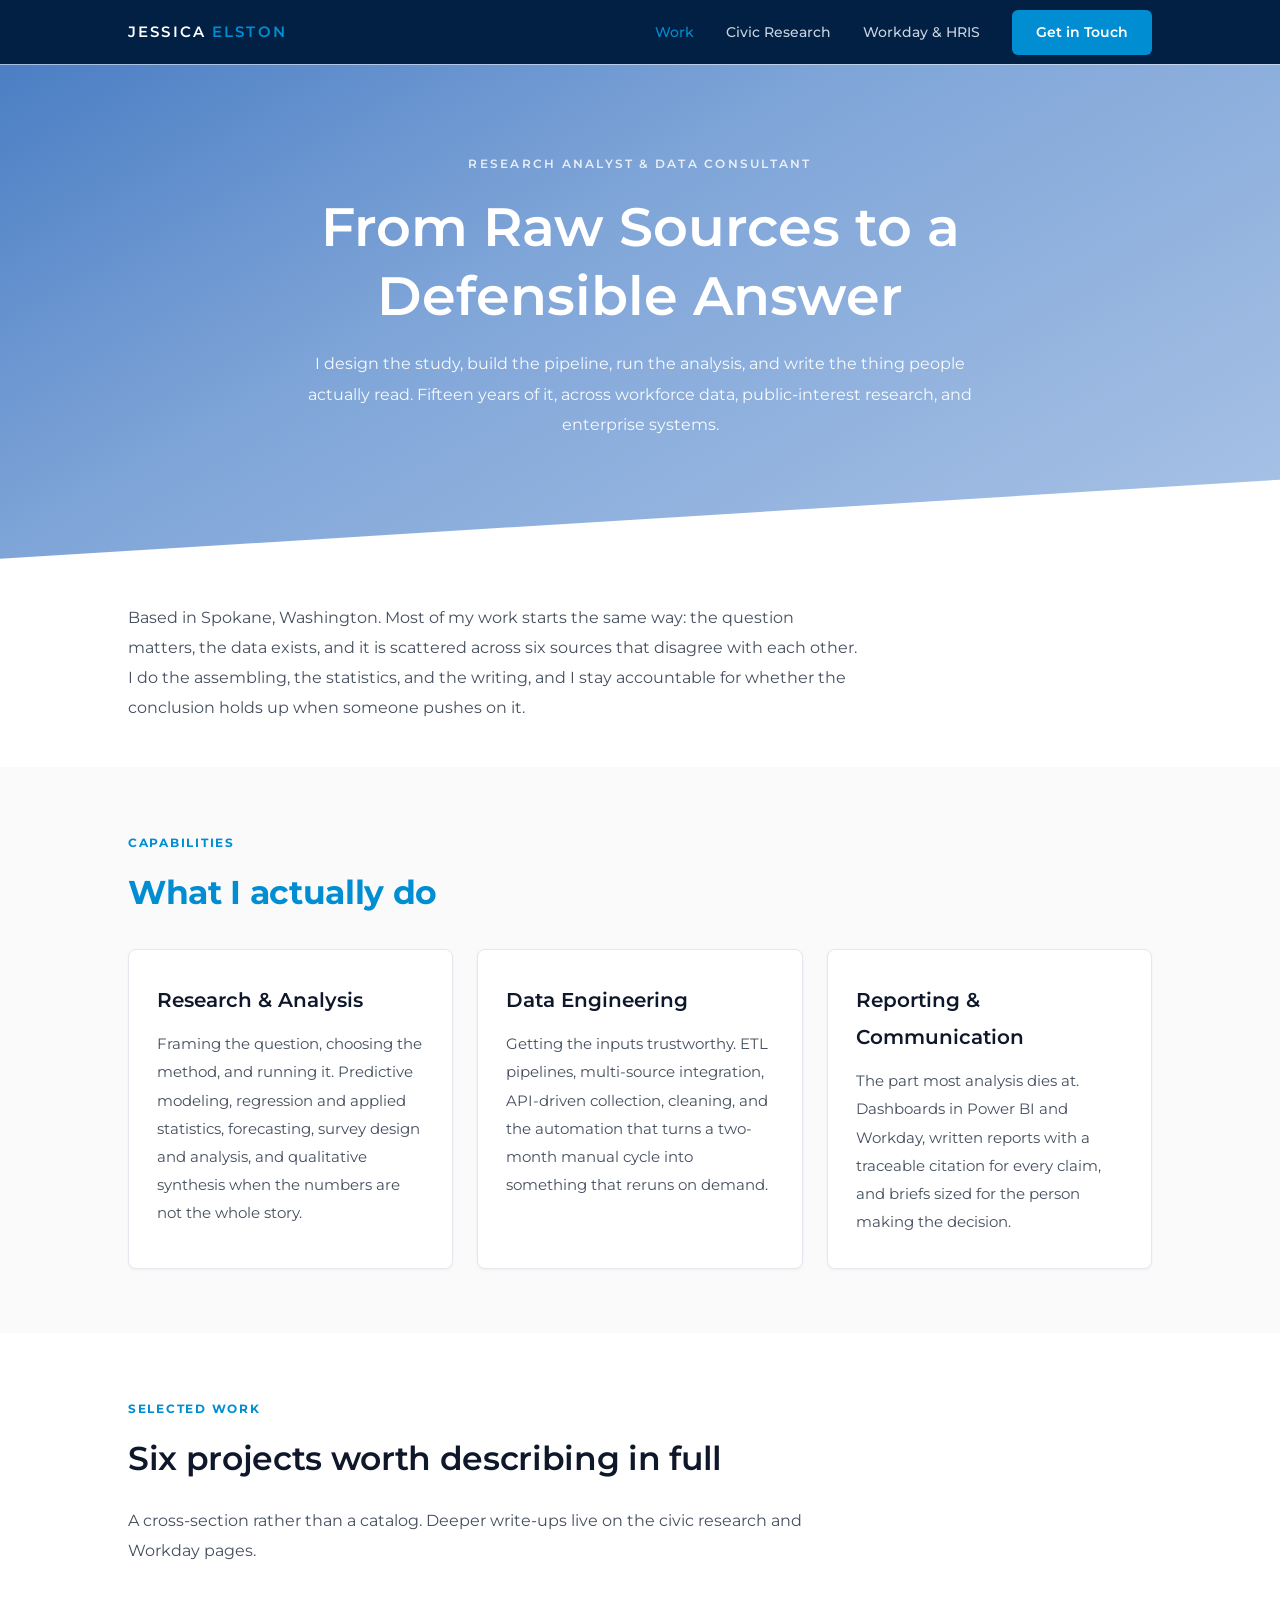
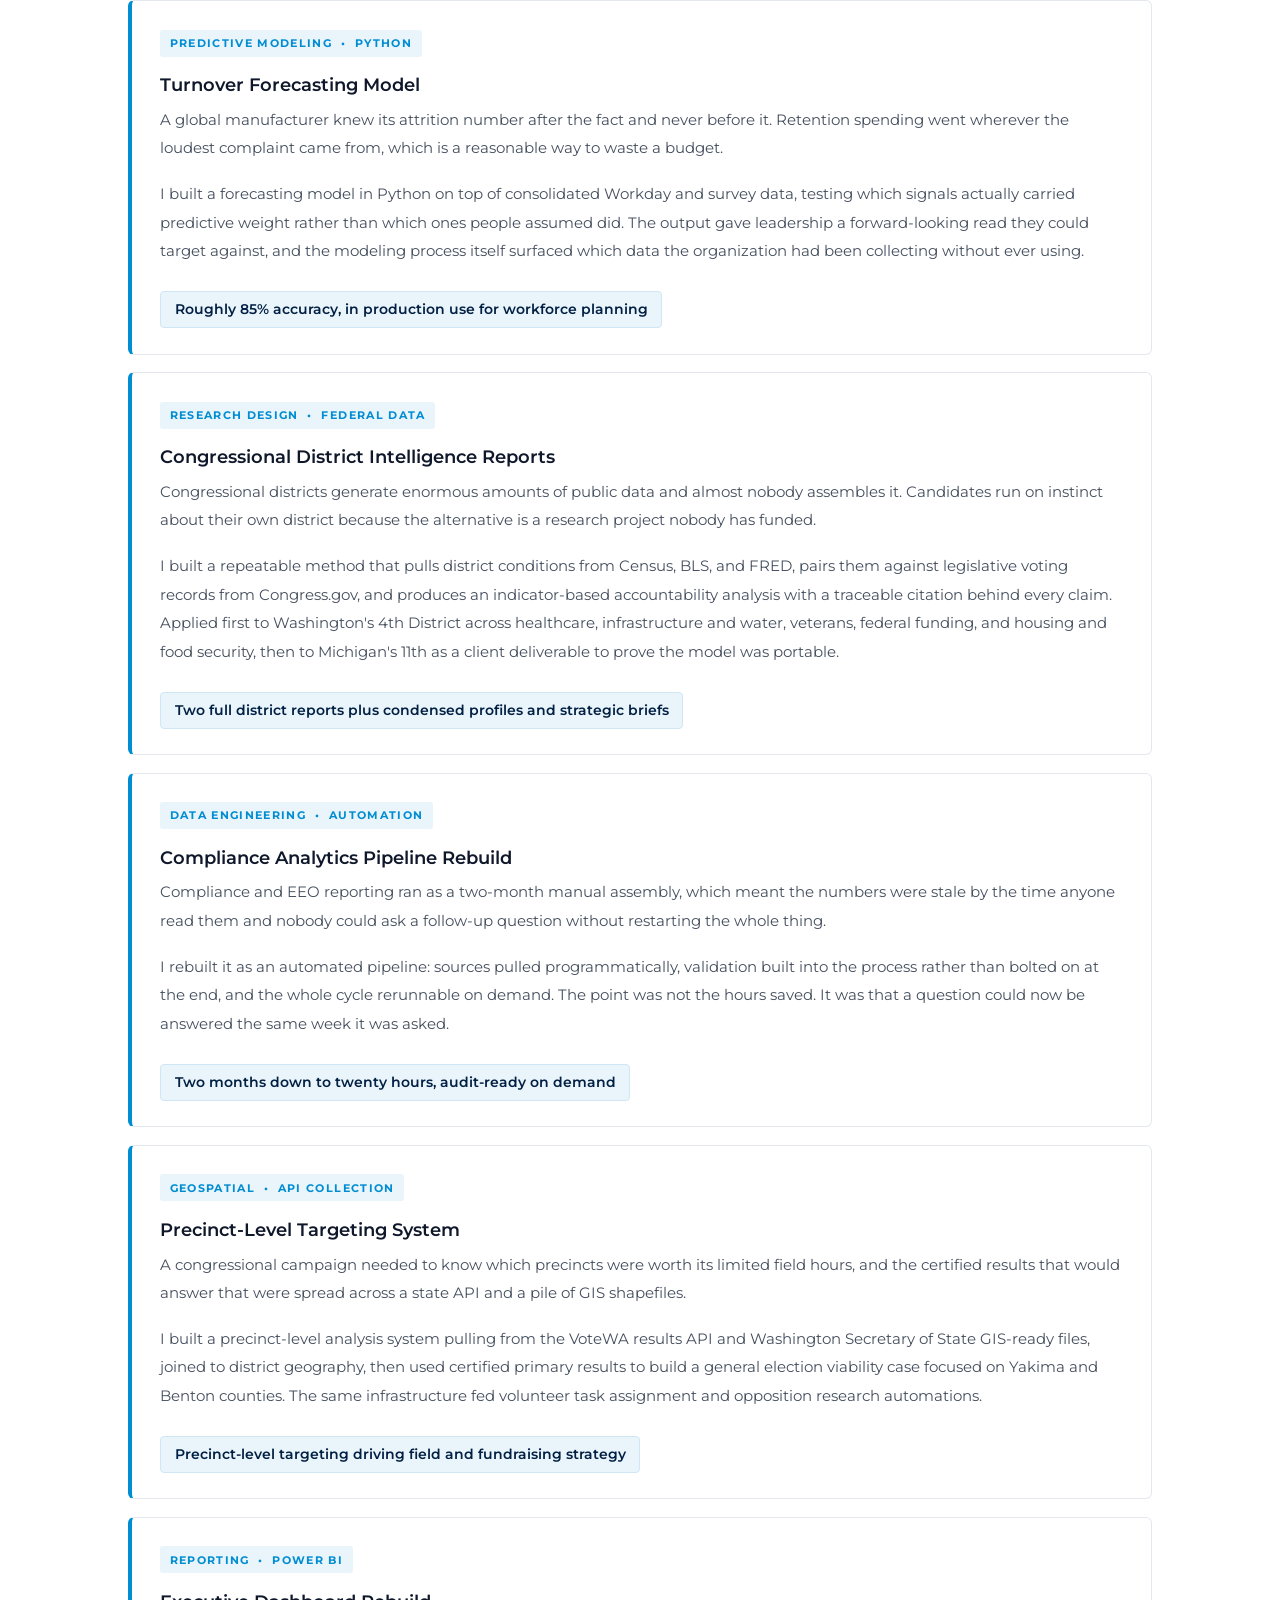
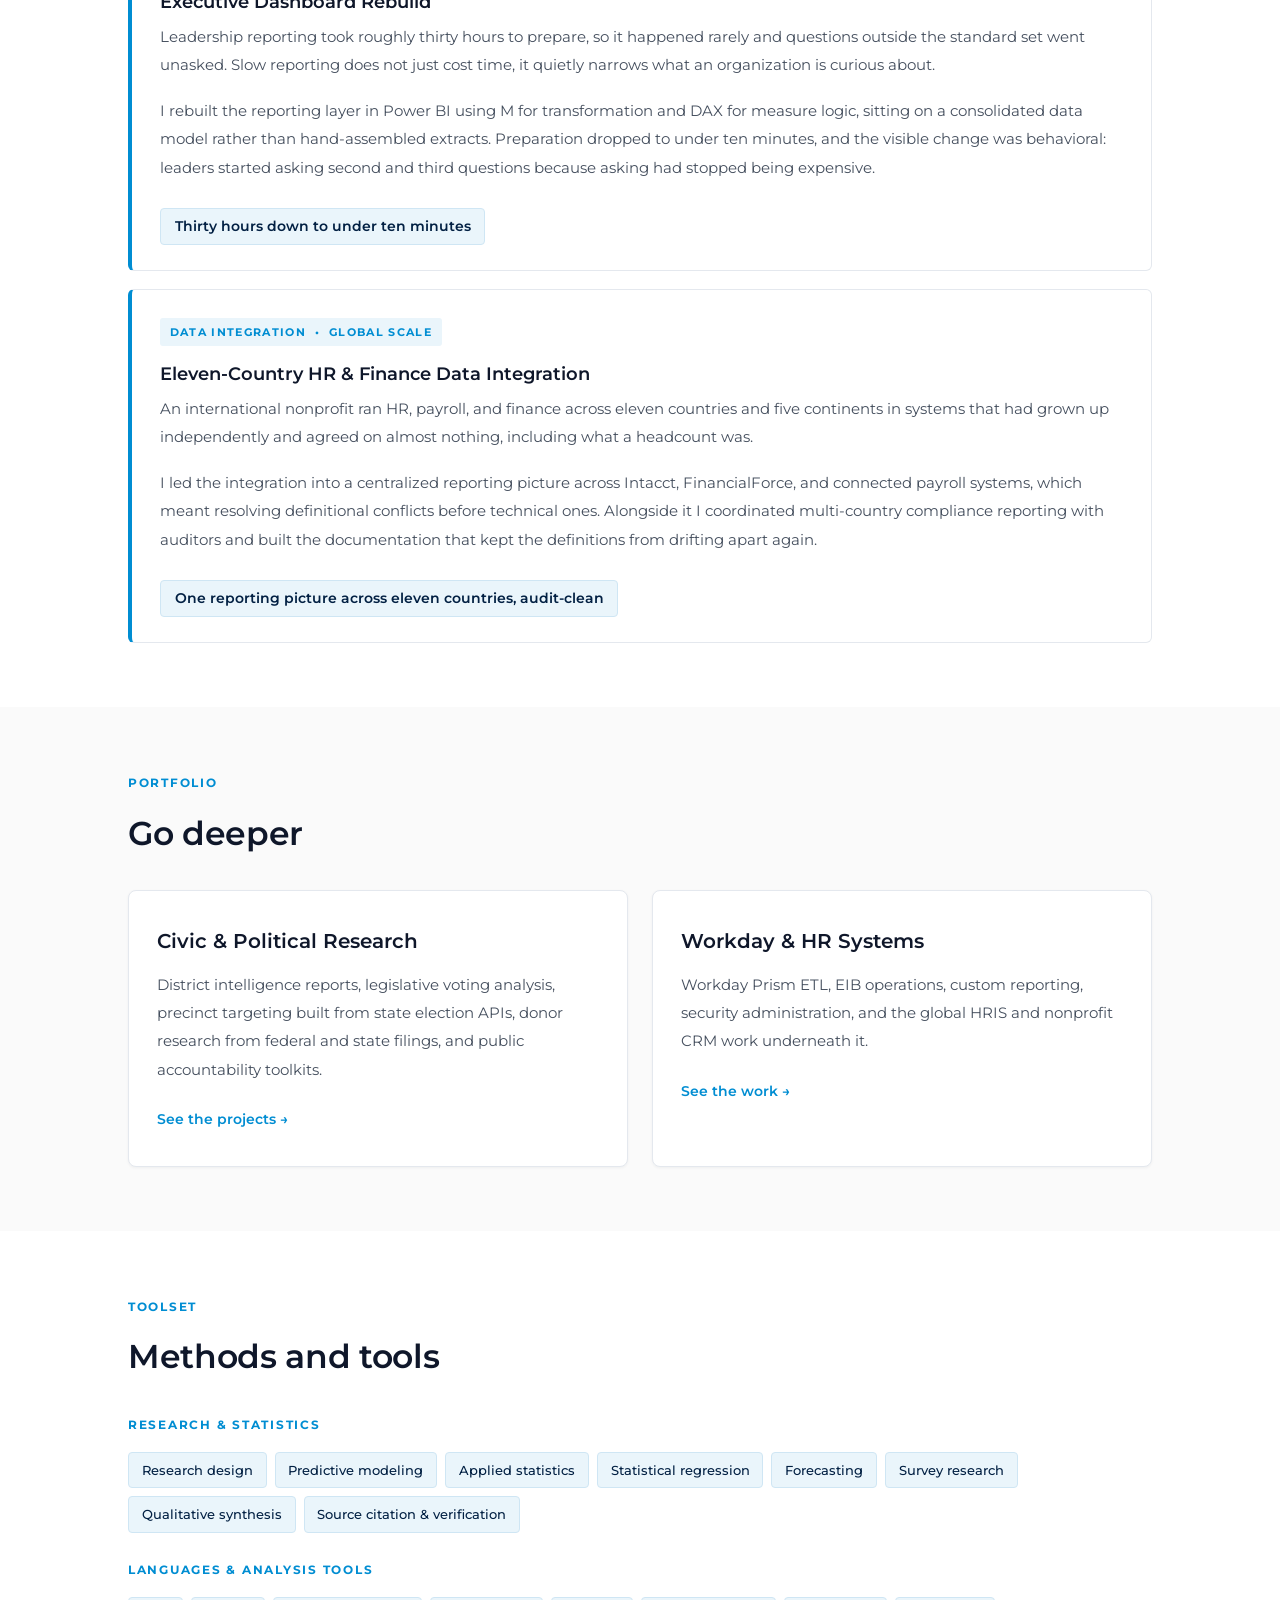
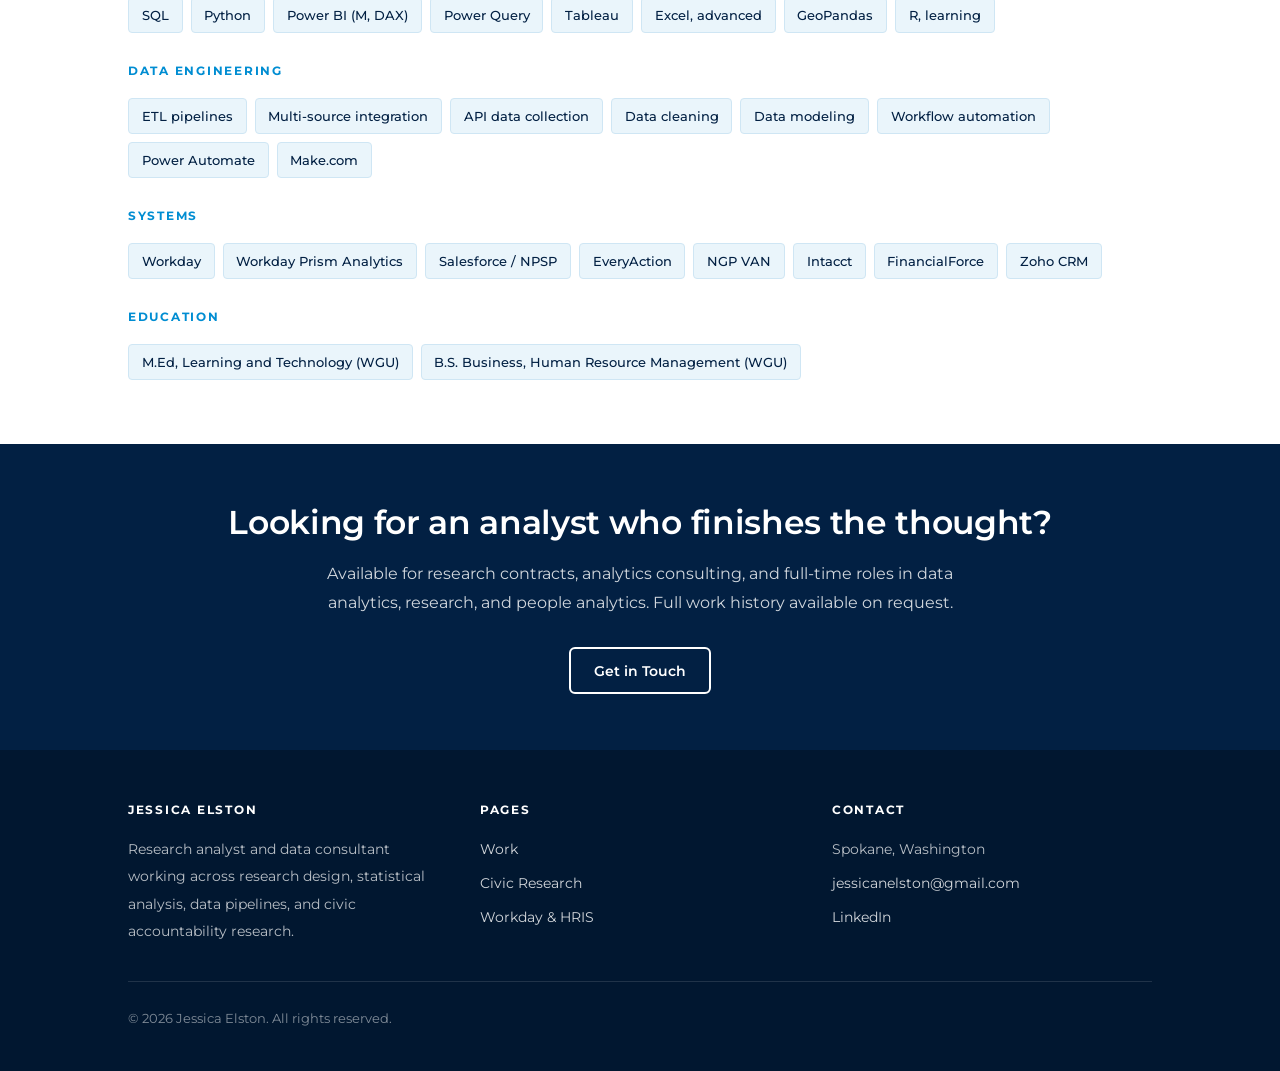
==== index.html @ 323f508a "Add files via upload" ====
<!doctype html>
<html lang="en">
<head>
<meta charset="utf-8">
<meta name="viewport" content="width=device-width, initial-scale=1">
<title>Jessica Elston | Research &amp; Data Analytics</title>
<meta name="description" content="Jessica Elston is a research analyst and data consultant in Spokane, Washington, working across workforce analytics, HRIS systems, and civic accountability research.">
<link rel="preconnect" href="https://fonts.googleapis.com">
<link rel="preconnect" href="https://fonts.gstatic.com" crossorigin>
<link href="https://fonts.googleapis.com/css2?family=Montserrat:wght@300;400;500;600;700&display=swap" rel="stylesheet">
<style>
:root {
  --navy: #022043;
  --navy-deep: #011730;
  --ink: #0f172a;
  --blue: #008dd2;
  --blue-dark: #0071ab;
  --blue-pale: #eaf5fb;
  --grey: #454f5e;
  --offwhite: #fafafa;
  --line: #e4e8ee;
  --white: #ffffff;
  --wrap: 68rem;
  --narrow: 52rem;
}

* { box-sizing: border-box; }

html { scroll-behavior: smooth; }

body {
  margin: 0;
  background: var(--white);
  color: var(--ink);
  font-family: Montserrat, -apple-system, "Segoe UI", sans-serif;
  font-size: 16px;
  font-weight: 400;
  line-height: 1.85;
  -webkit-font-smoothing: antialiased;
}

.wrap { max-width: var(--wrap); margin: 0 auto; padding: 0 2rem; }
.wrap.narrow { max-width: var(--narrow); }

/* ---------- nav ---------- */
.nav {
  background: var(--navy);
  position: sticky;
  top: 0;
  z-index: 50;
}

.nav .wrap {
  display: flex;
  align-items: center;
  gap: 2rem;
  min-height: 64px;
  flex-wrap: wrap;
  padding-top: 0.6rem;
  padding-bottom: 0.6rem;
}

.brand {
  color: var(--white);
  text-decoration: none;
  font-weight: 600;
  font-size: 0.95rem;
  letter-spacing: 0.14em;
  text-transform: uppercase;
  margin-right: auto;
  white-space: nowrap;
}

.brand span { color: var(--blue); }

.nav a.link {
  color: #c9d4e2;
  text-decoration: none;
  font-size: 0.88rem;
  font-weight: 500;
  white-space: nowrap;
  transition: color 0.15s;
}

.nav a.link:hover { color: var(--white); }
.nav a.link[aria-current="page"] { color: var(--blue); }

.btn {
  display: inline-block;
  background: var(--blue);
  color: var(--white);
  text-decoration: none;
  font-size: 0.88rem;
  font-weight: 600;
  padding: 0.6rem 1.5rem;
  border-radius: 6px;
  transition: background 0.15s;
  white-space: nowrap;
}

.btn:hover { background: var(--blue-dark); }

.btn.ghost {
  background: transparent;
  border: 2px solid var(--white);
  padding: 0.55rem 1.45rem;
}

.btn.ghost:hover { background: var(--white); color: var(--navy); }

/* ---------- hero ---------- */
.hero {
  background: linear-gradient(150deg, #4b7ec4 0%, #7fa5d8 40%, #a9c3e6 100%);
  color: var(--white);
  text-align: center;
  padding: 5.5rem 0 7.5rem;
  clip-path: polygon(0 0, 100% 0, 100% 84%, 0 100%);
  margin-bottom: -1px;
}

.hero h1 {
  font-size: clamp(2.1rem, 5.2vw, 3.4rem);
  font-weight: 600;
  line-height: 1.28;
  margin: 0 auto 1.1rem;
  max-width: 22ch;
}

.hero .sub {
  font-size: 1.02rem;
  font-weight: 400;
  max-width: 44rem;
  margin: 0 auto;
  color: rgba(255, 255, 255, 0.94);
}

.hero .eyebrow {
  font-size: 0.78rem;
  font-weight: 600;
  letter-spacing: 0.18em;
  text-transform: uppercase;
  color: rgba(255, 255, 255, 0.82);
  margin: 0 0 1rem;
}

/* ---------- sections ---------- */
section { padding: 4rem 0; }
section.alt { background: var(--offwhite); }
section.tight { padding: 2.75rem 0; }

.intro {
  font-size: 1.02rem;
  color: var(--grey);
  max-width: 46rem;
  margin: 0 0 0.5rem;
}

h2 {
  font-size: clamp(1.5rem, 3.4vw, 2.05rem);
  font-weight: 600;
  line-height: 1.35;
  color: var(--ink);
  margin: 0 0 1.6rem;
  letter-spacing: -0.01em;
}

h2.blue { color: var(--blue); font-weight: 700; }

h3 {
  font-size: 1.12rem;
  font-weight: 600;
  color: var(--ink);
  margin: 0 0 0.3rem;
}

h4 {
  font-size: 0.78rem;
  font-weight: 700;
  letter-spacing: 0.14em;
  text-transform: uppercase;
  color: var(--blue);
  margin: 0 0 1rem;
}

p { margin: 0 0 1.1rem; color: var(--grey); }
p:last-child { margin-bottom: 0; }

.section-head { margin-bottom: 2.2rem; }
.section-head p { max-width: 46rem; margin-bottom: 0; }

/* ---------- metrics ---------- */
.metrics {
  display: grid;
  grid-template-columns: repeat(auto-fit, minmax(12rem, 1fr));
  gap: 1.25rem;
}

.metric {
  background: var(--white);
  border: 1px solid var(--line);
  border-top: 3px solid var(--blue);
  border-radius: 6px;
  padding: 1.5rem 1.3rem;
}

.metric .num {
  display: block;
  font-size: 1.5rem;
  font-weight: 700;
  color: var(--navy);
  line-height: 1.25;
  letter-spacing: -0.02em;
}

.metric .cap {
  display: block;
  font-size: 0.85rem;
  line-height: 1.6;
  color: var(--grey);
  margin-top: 0.55rem;
}

/* ---------- cards ---------- */
.cards {
  display: grid;
  grid-template-columns: repeat(auto-fit, minmax(17rem, 1fr));
  gap: 1.5rem;
}

.card {
  background: var(--white);
  border: 1px solid var(--line);
  border-radius: 8px;
  padding: 2rem 1.75rem;
  box-shadow: 0 1px 3px rgba(2, 32, 67, 0.05);
  transition: box-shadow 0.18s, transform 0.18s;
}

.card:hover {
  box-shadow: 0 10px 28px rgba(2, 32, 67, 0.1);
  transform: translateY(-2px);
}

.card h3 { font-size: 1.25rem; margin-bottom: 0.7rem; }
.card p { font-size: 0.95rem; }

.card .go {
  display: inline-block;
  color: var(--blue);
  font-weight: 600;
  font-size: 0.9rem;
  text-decoration: none;
  margin-top: 0.3rem;
}

.card .go:hover { text-decoration: underline; }

/* ---------- roles / entries ---------- */
.entry {
  background: var(--white);
  border: 1px solid var(--line);
  border-left: 4px solid var(--blue);
  border-radius: 6px;
  padding: 1.6rem 1.75rem;
  margin-bottom: 1.1rem;
}

.entry:last-child { margin-bottom: 0; }

.entry .meta {
  font-size: 0.84rem;
  font-weight: 500;
  color: var(--blue);
  margin-bottom: 0.85rem;
}

.entry .tag {
  display: inline-block;
  font-size: 0.7rem;
  font-weight: 700;
  letter-spacing: 0.12em;
  text-transform: uppercase;
  color: var(--blue);
  background: var(--blue-pale);
  border-radius: 3px;
  padding: 0.2rem 0.6rem;
  margin-bottom: 0.7rem;
}

.entry p { font-size: 0.96rem; }

ul.bullets { margin: 0; padding-left: 1.15rem; }
ul.bullets li { margin-bottom: 0.55rem; color: var(--grey); font-size: 0.96rem; }
ul.bullets li:last-child { margin-bottom: 0; }


.result {
  display: inline-block;
  font-size: 0.86rem;
  font-weight: 600;
  color: var(--navy);
  background: var(--blue-pale);
  border: 1px solid #cfe6f4;
  border-radius: 4px;
  padding: 0.45rem 0.85rem;
  margin-top: 0.5rem;
  line-height: 1.5;
}

/* ---------- chips ---------- */
.chips { display: flex; flex-wrap: wrap; gap: 0.5rem; }

.chip {
  font-size: 0.83rem;
  font-weight: 500;
  color: var(--navy);
  background: var(--blue-pale);
  border: 1px solid #cfe6f4;
  border-radius: 4px;
  padding: 0.3rem 0.8rem;
}

.skillgroup { margin-bottom: 1.6rem; }
.skillgroup:last-child { margin-bottom: 0; }

/* ---------- cta band ---------- */
.band {
  background: var(--navy);
  color: var(--white);
  padding: 3.5rem 0;
  text-align: center;
}

.band h2 { color: var(--white); margin-bottom: 0.9rem; }
.band p { color: rgba(255, 255, 255, 0.82); max-width: 40rem; margin: 0 auto 1.8rem; }

/* ---------- footer ---------- */
footer {
  background: var(--navy-deep);
  color: rgba(255, 255, 255, 0.72);
  padding: 3rem 0 2.5rem;
  font-size: 0.9rem;
}

footer .cols {
  display: grid;
  grid-template-columns: repeat(auto-fit, minmax(13rem, 1fr));
  gap: 2rem;
  margin-bottom: 2.25rem;
}

footer h4 { color: var(--white); margin-bottom: 0.9rem; }
footer p { color: rgba(255, 255, 255, 0.72); font-size: 0.9rem; line-height: 1.9; }
footer a { color: rgba(255, 255, 255, 0.82); text-decoration: none; }
footer a:hover { color: var(--blue); }
footer ul { list-style: none; margin: 0; padding: 0; }
footer li { margin-bottom: 0.45rem; }

.legal {
  border-top: 1px solid rgba(255, 255, 255, 0.12);
  padding-top: 1.5rem;
  font-size: 0.83rem;
  color: rgba(255, 255, 255, 0.5);
}

@media (max-width: 640px) {
  .wrap { padding: 0 1.25rem; }
  .hero { padding: 3.5rem 0 5.5rem; clip-path: polygon(0 0, 100% 0, 100% 92%, 0 100%); }
  section { padding: 3rem 0; }
  .nav .wrap { gap: 1rem; }
  .brand { width: 100%; margin-bottom: 0.3rem; }
}

</style>
</head>
<body>

<div class="nav">
  <div class="wrap">
    <a class="brand" href="index.html">JESSICA <span>ELSTON</span></a>
    <a class="link" href="index.html" aria-current="page">Work</a>
    <a class="link" href="civic.html">Civic Research</a>
    <a class="link" href="workday.html">Workday &amp; HRIS</a>
    <a class="btn" href="mailto:jessicanelston@gmail.com">Get in Touch</a>
  </div>
</div>

<div class="hero">
  <div class="wrap">
    <p class="eyebrow">Research Analyst &amp; Data Consultant</p>
    <h1>From Raw Sources to a Defensible Answer</h1>
    <p class="sub">I design the study, build the pipeline, run the analysis, and write the thing people actually read. Fifteen years of it, across workforce data, public-interest research, and enterprise systems.</p>
  </div>
</div>

<section class="tight">
  <div class="wrap">
    <p class="intro">Based in Spokane, Washington. Most of my work starts the same way: the question matters, the data exists, and it is scattered across six sources that disagree with each other. I do the assembling, the statistics, and the writing, and I stay accountable for whether the conclusion holds up when someone pushes on it.</p>
  </div>
</section>

<section class="alt">
  <div class="wrap">
    <div class="section-head">
      <h4>Capabilities</h4>
      <h2 class="blue">What I actually do</h2>
    </div>
    <div class="cards">
      <div class="card">
        <h3>Research &amp; Analysis</h3>
        <p>Framing the question, choosing the method, and running it. Predictive modeling, regression and applied statistics, forecasting, survey design and analysis, and qualitative synthesis when the numbers are not the whole story.</p>
      </div>
      <div class="card">
        <h3>Data Engineering</h3>
        <p>Getting the inputs trustworthy. ETL pipelines, multi-source integration, API-driven collection, cleaning, and the automation that turns a two-month manual cycle into something that reruns on demand.</p>
      </div>
      <div class="card">
        <h3>Reporting &amp; Communication</h3>
        <p>The part most analysis dies at. Dashboards in Power BI and Workday, written reports with a traceable citation for every claim, and briefs sized for the person making the decision.</p>
      </div>
    </div>
  </div>
</section>

<section>
  <div class="wrap">
    <div class="section-head">
      <h4>Selected Work</h4>
      <h2>Six projects worth describing in full</h2>
      <p>A cross-section rather than a catalog. Deeper write-ups live on the civic research and Workday pages.</p>
    </div>

    <div class="entry">
      <span class="tag">Predictive Modeling &nbsp;&bull;&nbsp; Python</span>
      <h3>Turnover Forecasting Model</h3>
      <p>A global manufacturer knew its attrition number after the fact and never before it. Retention spending went wherever the loudest complaint came from, which is a reasonable way to waste a budget.</p>
      <p>I built a forecasting model in Python on top of consolidated Workday and survey data, testing which signals actually carried predictive weight rather than which ones people assumed did. The output gave leadership a forward-looking read they could target against, and the modeling process itself surfaced which data the organization had been collecting without ever using.</p>
      <span class="result">Roughly 85% accuracy, in production use for workforce planning</span>
    </div>

    <div class="entry">
      <span class="tag">Research Design &nbsp;&bull;&nbsp; Federal Data</span>
      <h3>Congressional District Intelligence Reports</h3>
      <p>Congressional districts generate enormous amounts of public data and almost nobody assembles it. Candidates run on instinct about their own district because the alternative is a research project nobody has funded.</p>
      <p>I built a repeatable method that pulls district conditions from Census, BLS, and FRED, pairs them against legislative voting records from Congress.gov, and produces an indicator-based accountability analysis with a traceable citation behind every claim. Applied first to Washington's 4th District across healthcare, infrastructure and water, veterans, federal funding, and housing and food security, then to Michigan's 11th as a client deliverable to prove the model was portable.</p>
      <span class="result">Two full district reports plus condensed profiles and strategic briefs</span>
    </div>

    <div class="entry">
      <span class="tag">Data Engineering &nbsp;&bull;&nbsp; Automation</span>
      <h3>Compliance Analytics Pipeline Rebuild</h3>
      <p>Compliance and EEO reporting ran as a two-month manual assembly, which meant the numbers were stale by the time anyone read them and nobody could ask a follow-up question without restarting the whole thing.</p>
      <p>I rebuilt it as an automated pipeline: sources pulled programmatically, validation built into the process rather than bolted on at the end, and the whole cycle rerunnable on demand. The point was not the hours saved. It was that a question could now be answered the same week it was asked.</p>
      <span class="result">Two months down to twenty hours, audit-ready on demand</span>
    </div>

    <div class="entry">
      <span class="tag">Geospatial &nbsp;&bull;&nbsp; API Collection</span>
      <h3>Precinct-Level Targeting System</h3>
      <p>A congressional campaign needed to know which precincts were worth its limited field hours, and the certified results that would answer that were spread across a state API and a pile of GIS shapefiles.</p>
      <p>I built a precinct-level analysis system pulling from the VoteWA results API and Washington Secretary of State GIS-ready files, joined to district geography, then used certified primary results to build a general election viability case focused on Yakima and Benton counties. The same infrastructure fed volunteer task assignment and opposition research automations.</p>
      <span class="result">Precinct-level targeting driving field and fundraising strategy</span>
    </div>

    <div class="entry">
      <span class="tag">Reporting &nbsp;&bull;&nbsp; Power BI</span>
      <h3>Executive Dashboard Rebuild</h3>
      <p>Leadership reporting took roughly thirty hours to prepare, so it happened rarely and questions outside the standard set went unasked. Slow reporting does not just cost time, it quietly narrows what an organization is curious about.</p>
      <p>I rebuilt the reporting layer in Power BI using M for transformation and DAX for measure logic, sitting on a consolidated data model rather than hand-assembled extracts. Preparation dropped to under ten minutes, and the visible change was behavioral: leaders started asking second and third questions because asking had stopped being expensive.</p>
      <span class="result">Thirty hours down to under ten minutes</span>
    </div>

    <div class="entry">
      <span class="tag">Data Integration &nbsp;&bull;&nbsp; Global Scale</span>
      <h3>Eleven-Country HR &amp; Finance Data Integration</h3>
      <p>An international nonprofit ran HR, payroll, and finance across eleven countries and five continents in systems that had grown up independently and agreed on almost nothing, including what a headcount was.</p>
      <p>I led the integration into a centralized reporting picture across Intacct, FinancialForce, and connected payroll systems, which meant resolving definitional conflicts before technical ones. Alongside it I coordinated multi-country compliance reporting with auditors and built the documentation that kept the definitions from drifting apart again.</p>
      <span class="result">One reporting picture across eleven countries, audit-clean</span>
    </div>
  </div>
</section>

<section class="alt">
  <div class="wrap">
    <div class="section-head">
      <h4>Portfolio</h4>
      <h2>Go deeper</h2>
    </div>
    <div class="cards">
      <div class="card">
        <h3>Civic &amp; Political Research</h3>
        <p>District intelligence reports, legislative voting analysis, precinct targeting built from state election APIs, donor research from federal and state filings, and public accountability toolkits.</p>
        <a class="go" href="civic.html">See the projects &rarr;</a>
      </div>
      <div class="card">
        <h3>Workday &amp; HR Systems</h3>
        <p>Workday Prism ETL, EIB operations, custom reporting, security administration, and the global HRIS and nonprofit CRM work underneath it.</p>
        <a class="go" href="workday.html">See the work &rarr;</a>
      </div>
    </div>
  </div>
</section>

<section>
  <div class="wrap">
    <div class="section-head">
      <h4>Toolset</h4>
      <h2>Methods and tools</h2>
    </div>

    <div class="skillgroup">
      <h4>Research &amp; Statistics</h4>
      <div class="chips">
        <span class="chip">Research design</span>
        <span class="chip">Predictive modeling</span>
        <span class="chip">Applied statistics</span>
        <span class="chip">Statistical regression</span>
        <span class="chip">Forecasting</span>
        <span class="chip">Survey research</span>
        <span class="chip">Qualitative synthesis</span>
        <span class="chip">Source citation &amp; verification</span>
      </div>
    </div>

    <div class="skillgroup">
      <h4>Languages &amp; Analysis Tools</h4>
      <div class="chips">
        <span class="chip">SQL</span>
        <span class="chip">Python</span>
        <span class="chip">Power BI (M, DAX)</span>
        <span class="chip">Power Query</span>
        <span class="chip">Tableau</span>
        <span class="chip">Excel, advanced</span>
        <span class="chip">GeoPandas</span>
        <span class="chip">R, learning</span>
      </div>
    </div>

    <div class="skillgroup">
      <h4>Data Engineering</h4>
      <div class="chips">
        <span class="chip">ETL pipelines</span>
        <span class="chip">Multi-source integration</span>
        <span class="chip">API data collection</span>
        <span class="chip">Data cleaning</span>
        <span class="chip">Data modeling</span>
        <span class="chip">Workflow automation</span>
        <span class="chip">Power Automate</span>
        <span class="chip">Make.com</span>
      </div>
    </div>

    <div class="skillgroup">
      <h4>Systems</h4>
      <div class="chips">
        <span class="chip">Workday</span>
        <span class="chip">Workday Prism Analytics</span>
        <span class="chip">Salesforce / NPSP</span>
        <span class="chip">EveryAction</span>
        <span class="chip">NGP VAN</span>
        <span class="chip">Intacct</span>
        <span class="chip">FinancialForce</span>
        <span class="chip">Zoho CRM</span>
      </div>
    </div>

    <div class="skillgroup">
      <h4>Education</h4>
      <div class="chips">
        <span class="chip">M.Ed, Learning and Technology (WGU)</span>
        <span class="chip">B.S. Business, Human Resource Management (WGU)</span>
      </div>
    </div>
  </div>
</section>

<div class="band">
  <div class="wrap">
    <h2>Looking for an analyst who finishes the thought?</h2>
    <p>Available for research contracts, analytics consulting, and full-time roles in data analytics, research, and people analytics. Full work history available on request.</p>
    <a class="btn ghost" href="mailto:jessicanelston@gmail.com">Get in Touch</a>
  </div>
</div>

<footer>
  <div class="wrap">
    <div class="cols">
      <div>
        <h4>Jessica Elston</h4>
        <p>Research analyst and data consultant working across research design, statistical analysis, data pipelines, and civic accountability research.</p>
      </div>
      <div>
        <h4>Pages</h4>
        <ul>
          <li><a href="index.html">Work</a></li>
          <li><a href="civic.html">Civic Research</a></li>
          <li><a href="workday.html">Workday &amp; HRIS</a></li>
        </ul>
      </div>
      <div>
        <h4>Contact</h4>
        <ul>
          <li>Spokane, Washington</li>
          <li><a href="mailto:jessicanelston@gmail.com">jessicanelston@gmail.com</a></li>
          <li><a href="https://www.linkedin.com/in/jnelston/">LinkedIn</a></li>
        </ul>
      </div>
    </div>
    <div class="legal">&copy; 2026 Jessica Elston. All rights reserved.</div>
  </div>
</footer>


</body>
</html>
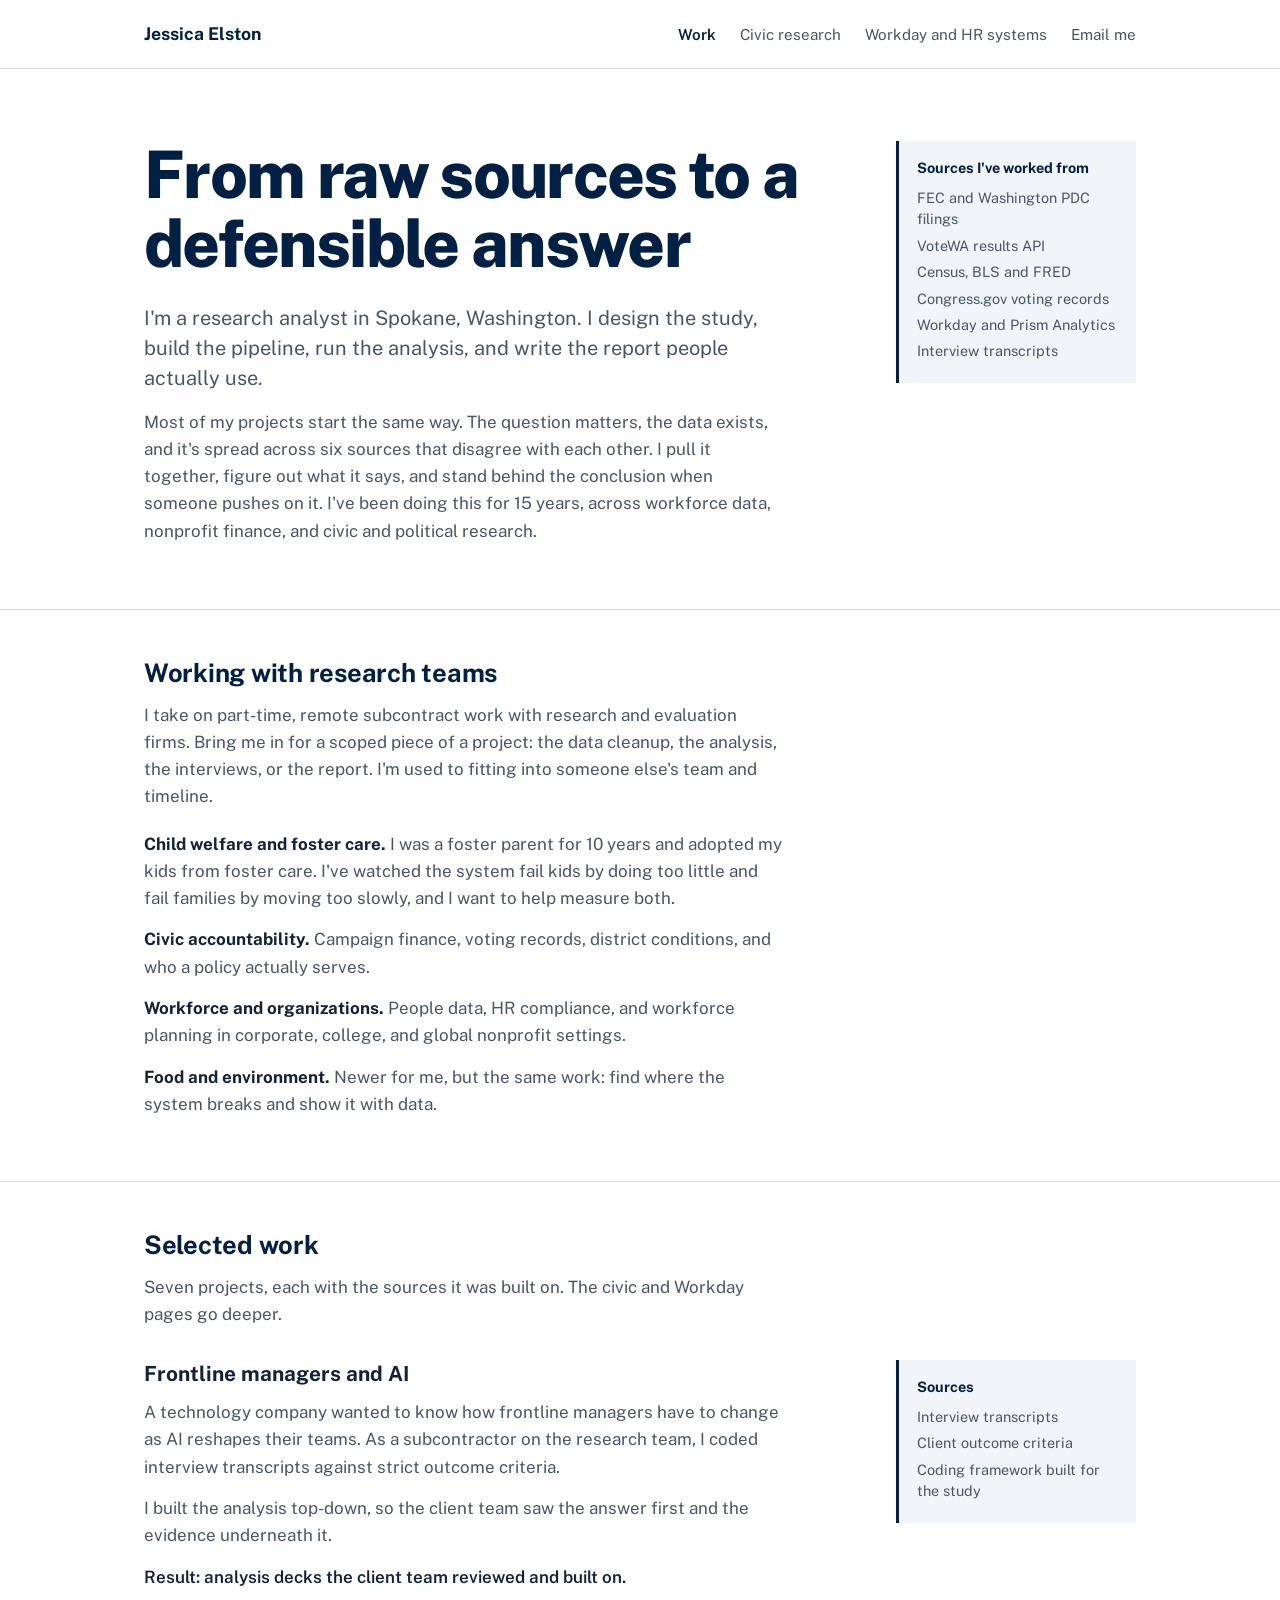
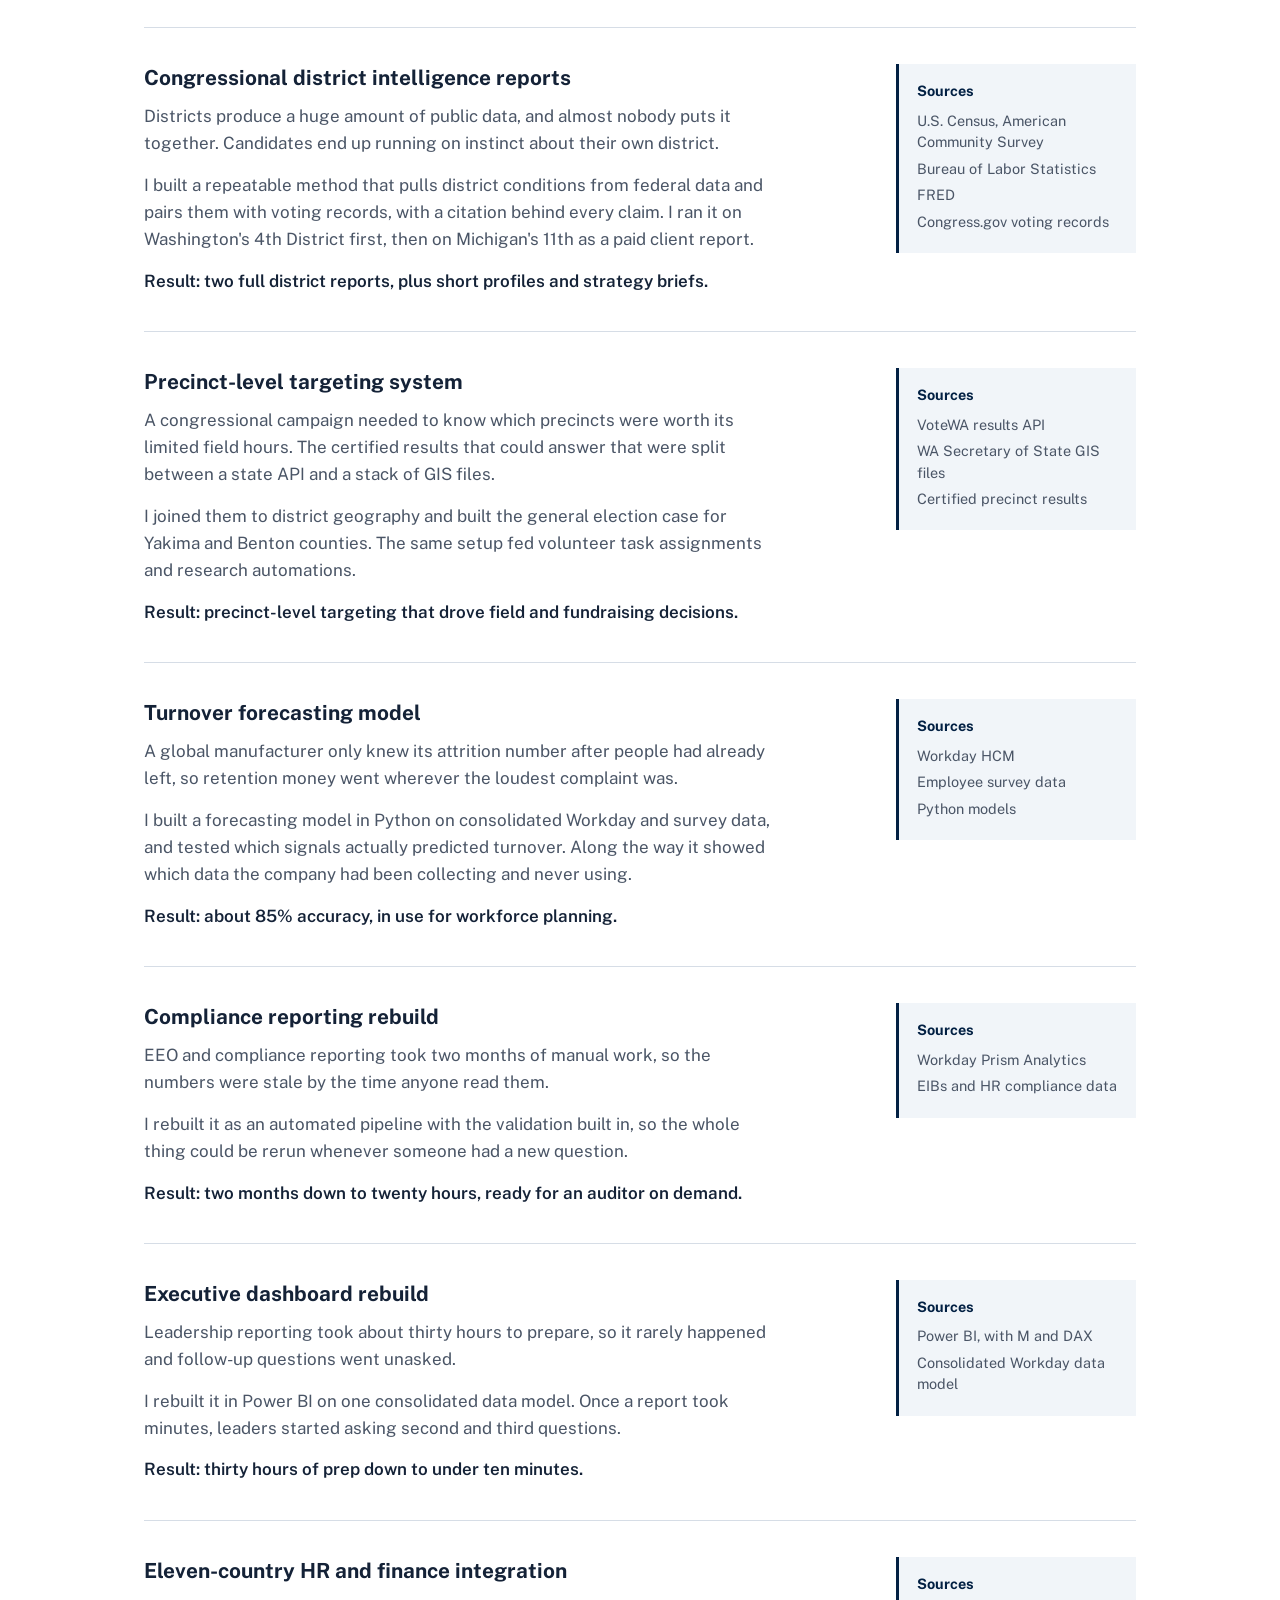
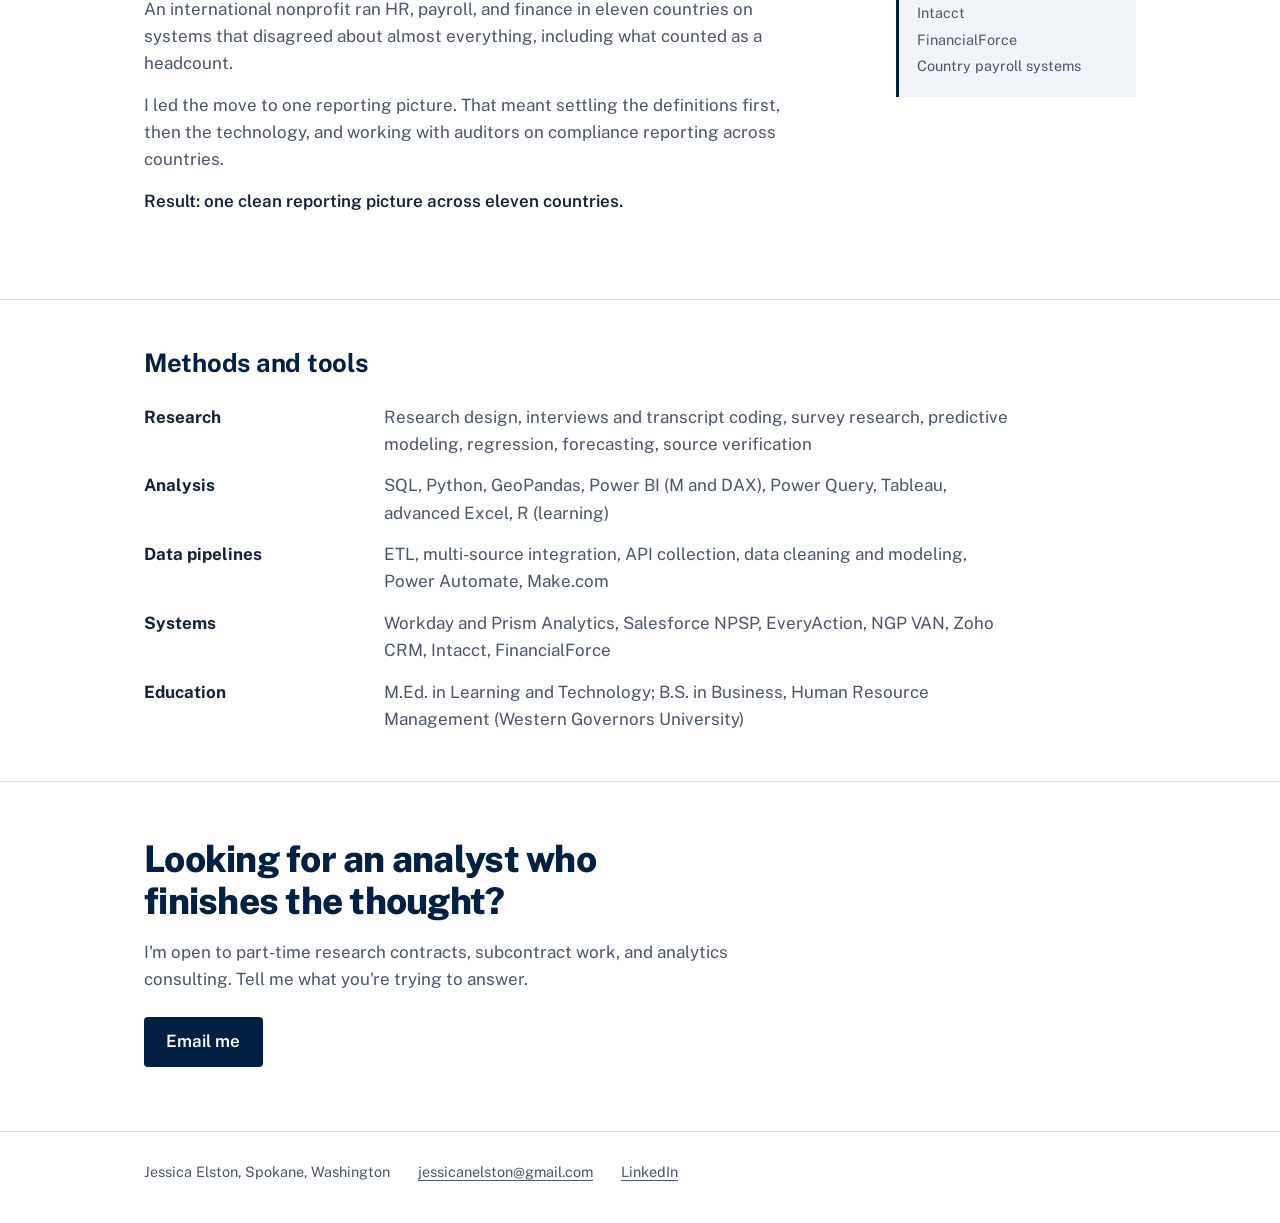
==== commit 7e040590: "Redesign site: plain layout, Public Sans, sources on every project, rewritten copy Co-Authored-By: C" ====
--- a/index.html
+++ b/index.html
@@ -3,613 +3,223 @@
 <head>
 <meta charset="utf-8">
 <meta name="viewport" content="width=device-width, initial-scale=1">
-<title>Jessica Elston | Research &amp; Data Analytics</title>
-<meta name="description" content="Jessica Elston is a research analyst and data consultant in Spokane, Washington, working across workforce analytics, HRIS systems, and civic accountability research.">
+<title>Jessica Elston | Research and Data Analysis</title>
+<meta name="description" content="Jessica Elston is a research analyst in Spokane, Washington. Workforce data, civic accountability research, and part-time subcontract work with research and evaluation firms.">
 <link rel="preconnect" href="https://fonts.googleapis.com">
 <link rel="preconnect" href="https://fonts.gstatic.com" crossorigin>
-<link href="https://fonts.googleapis.com/css2?family=Montserrat:wght@300;400;500;600;700&display=swap" rel="stylesheet">
-<style>
-:root {
-  --navy: #022043;
-  --navy-deep: #011730;
-  --ink: #0f172a;
-  --blue: #008dd2;
-  --blue-dark: #0071ab;
-  --blue-pale: #eaf5fb;
-  --grey: #454f5e;
-  --offwhite: #fafafa;
-  --line: #e4e8ee;
-  --white: #ffffff;
-  --wrap: 68rem;
-  --narrow: 52rem;
-}
-
-* { box-sizing: border-box; }
-
-html { scroll-behavior: smooth; }
-
-body {
-  margin: 0;
-  background: var(--white);
-  color: var(--ink);
-  font-family: Montserrat, -apple-system, "Segoe UI", sans-serif;
-  font-size: 16px;
-  font-weight: 400;
-  line-height: 1.85;
-  -webkit-font-smoothing: antialiased;
-}
-
-.wrap { max-width: var(--wrap); margin: 0 auto; padding: 0 2rem; }
-.wrap.narrow { max-width: var(--narrow); }
-
-/* ---------- nav ---------- */
-.nav {
-  background: var(--navy);
-  position: sticky;
-  top: 0;
-  z-index: 50;
-}
-
-.nav .wrap {
-  display: flex;
-  align-items: center;
-  gap: 2rem;
-  min-height: 64px;
-  flex-wrap: wrap;
-  padding-top: 0.6rem;
-  padding-bottom: 0.6rem;
-}
-
-.brand {
-  color: var(--white);
-  text-decoration: none;
-  font-weight: 600;
-  font-size: 0.95rem;
-  letter-spacing: 0.14em;
-  text-transform: uppercase;
-  margin-right: auto;
-  white-space: nowrap;
-}
-
-.brand span { color: var(--blue); }
-
-.nav a.link {
-  color: #c9d4e2;
-  text-decoration: none;
-  font-size: 0.88rem;
-  font-weight: 500;
-  white-space: nowrap;
-  transition: color 0.15s;
-}
-
-.nav a.link:hover { color: var(--white); }
-.nav a.link[aria-current="page"] { color: var(--blue); }
-
-.btn {
-  display: inline-block;
-  background: var(--blue);
-  color: var(--white);
-  text-decoration: none;
-  font-size: 0.88rem;
-  font-weight: 600;
-  padding: 0.6rem 1.5rem;
-  border-radius: 6px;
-  transition: background 0.15s;
-  white-space: nowrap;
-}
-
-.btn:hover { background: var(--blue-dark); }
-
-.btn.ghost {
-  background: transparent;
-  border: 2px solid var(--white);
-  padding: 0.55rem 1.45rem;
-}
-
-.btn.ghost:hover { background: var(--white); color: var(--navy); }
-
-/* ---------- hero ---------- */
-.hero {
-  background: linear-gradient(150deg, #4b7ec4 0%, #7fa5d8 40%, #a9c3e6 100%);
-  color: var(--white);
-  text-align: center;
-  padding: 5.5rem 0 7.5rem;
-  clip-path: polygon(0 0, 100% 0, 100% 84%, 0 100%);
-  margin-bottom: -1px;
-}
-
-.hero h1 {
-  font-size: clamp(2.1rem, 5.2vw, 3.4rem);
-  font-weight: 600;
-  line-height: 1.28;
-  margin: 0 auto 1.1rem;
-  max-width: 22ch;
-}
-
-.hero .sub {
-  font-size: 1.02rem;
-  font-weight: 400;
-  max-width: 44rem;
-  margin: 0 auto;
-  color: rgba(255, 255, 255, 0.94);
-}
-
-.hero .eyebrow {
-  font-size: 0.78rem;
-  font-weight: 600;
-  letter-spacing: 0.18em;
-  text-transform: uppercase;
-  color: rgba(255, 255, 255, 0.82);
-  margin: 0 0 1rem;
-}
-
-/* ---------- sections ---------- */
-section { padding: 4rem 0; }
-section.alt { background: var(--offwhite); }
-section.tight { padding: 2.75rem 0; }
-
-.intro {
-  font-size: 1.02rem;
-  color: var(--grey);
-  max-width: 46rem;
-  margin: 0 0 0.5rem;
-}
-
-h2 {
-  font-size: clamp(1.5rem, 3.4vw, 2.05rem);
-  font-weight: 600;
-  line-height: 1.35;
-  color: var(--ink);
-  margin: 0 0 1.6rem;
-  letter-spacing: -0.01em;
-}
-
-h2.blue { color: var(--blue); font-weight: 700; }
-
-h3 {
-  font-size: 1.12rem;
-  font-weight: 600;
-  color: var(--ink);
-  margin: 0 0 0.3rem;
-}
-
-h4 {
-  font-size: 0.78rem;
-  font-weight: 700;
-  letter-spacing: 0.14em;
-  text-transform: uppercase;
-  color: var(--blue);
-  margin: 0 0 1rem;
-}
-
-p { margin: 0 0 1.1rem; color: var(--grey); }
-p:last-child { margin-bottom: 0; }
-
-.section-head { margin-bottom: 2.2rem; }
-.section-head p { max-width: 46rem; margin-bottom: 0; }
-
-/* ---------- metrics ---------- */
-.metrics {
-  display: grid;
-  grid-template-columns: repeat(auto-fit, minmax(12rem, 1fr));
-  gap: 1.25rem;
-}
-
-.metric {
-  background: var(--white);
-  border: 1px solid var(--line);
-  border-top: 3px solid var(--blue);
-  border-radius: 6px;
-  padding: 1.5rem 1.3rem;
-}
-
-.metric .num {
-  display: block;
-  font-size: 1.5rem;
-  font-weight: 700;
-  color: var(--navy);
-  line-height: 1.25;
-  letter-spacing: -0.02em;
-}
-
-.metric .cap {
-  display: block;
-  font-size: 0.85rem;
-  line-height: 1.6;
-  color: var(--grey);
-  margin-top: 0.55rem;
-}
-
-/* ---------- cards ---------- */
-.cards {
-  display: grid;
-  grid-template-columns: repeat(auto-fit, minmax(17rem, 1fr));
-  gap: 1.5rem;
-}
-
-.card {
-  background: var(--white);
-  border: 1px solid var(--line);
-  border-radius: 8px;
-  padding: 2rem 1.75rem;
-  box-shadow: 0 1px 3px rgba(2, 32, 67, 0.05);
-  transition: box-shadow 0.18s, transform 0.18s;
-}
-
-.card:hover {
-  box-shadow: 0 10px 28px rgba(2, 32, 67, 0.1);
-  transform: translateY(-2px);
-}
-
-.card h3 { font-size: 1.25rem; margin-bottom: 0.7rem; }
-.card p { font-size: 0.95rem; }
-
-.card .go {
-  display: inline-block;
-  color: var(--blue);
-  font-weight: 600;
-  font-size: 0.9rem;
-  text-decoration: none;
-  margin-top: 0.3rem;
-}
-
-.card .go:hover { text-decoration: underline; }
-
-/* ---------- roles / entries ---------- */
-.entry {
-  background: var(--white);
-  border: 1px solid var(--line);
-  border-left: 4px solid var(--blue);
-  border-radius: 6px;
-  padding: 1.6rem 1.75rem;
-  margin-bottom: 1.1rem;
-}
-
-.entry:last-child { margin-bottom: 0; }
-
-.entry .meta {
-  font-size: 0.84rem;
-  font-weight: 500;
-  color: var(--blue);
-  margin-bottom: 0.85rem;
-}
-
-.entry .tag {
-  display: inline-block;
-  font-size: 0.7rem;
-  font-weight: 700;
-  letter-spacing: 0.12em;
-  text-transform: uppercase;
-  color: var(--blue);
-  background: var(--blue-pale);
-  border-radius: 3px;
-  padding: 0.2rem 0.6rem;
-  margin-bottom: 0.7rem;
-}
-
-.entry p { font-size: 0.96rem; }
-
-ul.bullets { margin: 0; padding-left: 1.15rem; }
-ul.bullets li { margin-bottom: 0.55rem; color: var(--grey); font-size: 0.96rem; }
-ul.bullets li:last-child { margin-bottom: 0; }
-
-
-.result {
-  display: inline-block;
-  font-size: 0.86rem;
-  font-weight: 600;
-  color: var(--navy);
-  background: var(--blue-pale);
-  border: 1px solid #cfe6f4;
-  border-radius: 4px;
-  padding: 0.45rem 0.85rem;
-  margin-top: 0.5rem;
-  line-height: 1.5;
-}
-
-/* ---------- chips ---------- */
-.chips { display: flex; flex-wrap: wrap; gap: 0.5rem; }
-
-.chip {
-  font-size: 0.83rem;
-  font-weight: 500;
-  color: var(--navy);
-  background: var(--blue-pale);
-  border: 1px solid #cfe6f4;
-  border-radius: 4px;
-  padding: 0.3rem 0.8rem;
-}
-
-.skillgroup { margin-bottom: 1.6rem; }
-.skillgroup:last-child { margin-bottom: 0; }
-
-/* ---------- cta band ---------- */
-.band {
-  background: var(--navy);
-  color: var(--white);
-  padding: 3.5rem 0;
-  text-align: center;
-}
-
-.band h2 { color: var(--white); margin-bottom: 0.9rem; }
-.band p { color: rgba(255, 255, 255, 0.82); max-width: 40rem; margin: 0 auto 1.8rem; }
-
-/* ---------- footer ---------- */
-footer {
-  background: var(--navy-deep);
-  color: rgba(255, 255, 255, 0.72);
-  padding: 3rem 0 2.5rem;
-  font-size: 0.9rem;
-}
-
-footer .cols {
-  display: grid;
-  grid-template-columns: repeat(auto-fit, minmax(13rem, 1fr));
-  gap: 2rem;
-  margin-bottom: 2.25rem;
-}
-
-footer h4 { color: var(--white); margin-bottom: 0.9rem; }
-footer p { color: rgba(255, 255, 255, 0.72); font-size: 0.9rem; line-height: 1.9; }
-footer a { color: rgba(255, 255, 255, 0.82); text-decoration: none; }
-footer a:hover { color: var(--blue); }
-footer ul { list-style: none; margin: 0; padding: 0; }
-footer li { margin-bottom: 0.45rem; }
-
-.legal {
-  border-top: 1px solid rgba(255, 255, 255, 0.12);
-  padding-top: 1.5rem;
-  font-size: 0.83rem;
-  color: rgba(255, 255, 255, 0.5);
-}
-
-@media (max-width: 640px) {
-  .wrap { padding: 0 1.25rem; }
-  .hero { padding: 3.5rem 0 5.5rem; clip-path: polygon(0 0, 100% 0, 100% 92%, 0 100%); }
-  section { padding: 3rem 0; }
-  .nav .wrap { gap: 1rem; }
-  .brand { width: 100%; margin-bottom: 0.3rem; }
-}
-
-</style>
+<link href="https://fonts.googleapis.com/css2?family=Public+Sans:wght@400;600;700;800&display=swap" rel="stylesheet">
+<link rel="stylesheet" href="style.css">
 </head>
 <body>
 
-<div class="nav">
-  <div class="wrap">
-    <a class="brand" href="index.html">JESSICA <span>ELSTON</span></a>
-    <a class="link" href="index.html" aria-current="page">Work</a>
-    <a class="link" href="civic.html">Civic Research</a>
-    <a class="link" href="workday.html">Workday &amp; HRIS</a>
-    <a class="btn" href="mailto:jessicanelston@gmail.com">Get in Touch</a>
-  </div>
-</div>
-
-<div class="hero">
-  <div class="wrap">
-    <p class="eyebrow">Research Analyst &amp; Data Consultant</p>
-    <h1>From Raw Sources to a Defensible Answer</h1>
-    <p class="sub">I design the study, build the pipeline, run the analysis, and write the thing people actually read. Fifteen years of it, across workforce data, public-interest research, and enterprise systems.</p>
-  </div>
-</div>
-
-<section class="tight">
-  <div class="wrap">
-    <p class="intro">Based in Spokane, Washington. Most of my work starts the same way: the question matters, the data exists, and it is scattered across six sources that disagree with each other. I do the assembling, the statistics, and the writing, and I stay accountable for whether the conclusion holds up when someone pushes on it.</p>
-  </div>
-</section>
-
-<section class="alt">
-  <div class="wrap">
-    <div class="section-head">
-      <h4>Capabilities</h4>
-      <h2 class="blue">What I actually do</h2>
+<header class="site-header">
+  <div class="wrap">
+    <a class="name" href="index.html">Jessica Elston</a>
+    <nav>
+      <a href="index.html" aria-current="page">Work</a>
+      <a href="civic.html">Civic research</a>
+      <a href="workday.html">Workday and HR systems</a>
+      <a href="mailto:jessicanelston@gmail.com">Email me</a>
+    </nav>
+  </div>
+</header>
+
+<main>
+
+<section class="opening">
+  <div class="wrap split">
+    <div>
+      <h1>From raw sources to a defensible answer</h1>
+      <p class="lede">I'm a research analyst in Spokane, Washington. I design the study, build the pipeline, run the analysis, and write the report people actually use.</p>
+      <p>Most of my projects start the same way. The question matters, the data exists, and it's spread across six sources that disagree with each other. I pull it together, figure out what it says, and stand behind the conclusion when someone pushes on it. I've been doing this for 15 years, across workforce data, nonprofit finance, and civic and political research.</p>
     </div>
-    <div class="cards">
-      <div class="card">
-        <h3>Research &amp; Analysis</h3>
-        <p>Framing the question, choosing the method, and running it. Predictive modeling, regression and applied statistics, forecasting, survey design and analysis, and qualitative synthesis when the numbers are not the whole story.</p>
-      </div>
-      <div class="card">
-        <h3>Data Engineering</h3>
-        <p>Getting the inputs trustworthy. ETL pipelines, multi-source integration, API-driven collection, cleaning, and the automation that turns a two-month manual cycle into something that reruns on demand.</p>
-      </div>
-      <div class="card">
-        <h3>Reporting &amp; Communication</h3>
-        <p>The part most analysis dies at. Dashboards in Power BI and Workday, written reports with a traceable citation for every claim, and briefs sized for the person making the decision.</p>
-      </div>
-    </div>
-  </div>
-</section>
-
-<section>
-  <div class="wrap">
-    <div class="section-head">
-      <h4>Selected Work</h4>
-      <h2>Six projects worth describing in full</h2>
-      <p>A cross-section rather than a catalog. Deeper write-ups live on the civic research and Workday pages.</p>
-    </div>
-
-    <div class="entry">
-      <span class="tag">Predictive Modeling &nbsp;&bull;&nbsp; Python</span>
-      <h3>Turnover Forecasting Model</h3>
-      <p>A global manufacturer knew its attrition number after the fact and never before it. Retention spending went wherever the loudest complaint came from, which is a reasonable way to waste a budget.</p>
-      <p>I built a forecasting model in Python on top of consolidated Workday and survey data, testing which signals actually carried predictive weight rather than which ones people assumed did. The output gave leadership a forward-looking read they could target against, and the modeling process itself surfaced which data the organization had been collecting without ever using.</p>
-      <span class="result">Roughly 85% accuracy, in production use for workforce planning</span>
-    </div>
-
-    <div class="entry">
-      <span class="tag">Research Design &nbsp;&bull;&nbsp; Federal Data</span>
-      <h3>Congressional District Intelligence Reports</h3>
-      <p>Congressional districts generate enormous amounts of public data and almost nobody assembles it. Candidates run on instinct about their own district because the alternative is a research project nobody has funded.</p>
-      <p>I built a repeatable method that pulls district conditions from Census, BLS, and FRED, pairs them against legislative voting records from Congress.gov, and produces an indicator-based accountability analysis with a traceable citation behind every claim. Applied first to Washington's 4th District across healthcare, infrastructure and water, veterans, federal funding, and housing and food security, then to Michigan's 11th as a client deliverable to prove the model was portable.</p>
-      <span class="result">Two full district reports plus condensed profiles and strategic briefs</span>
-    </div>
-
-    <div class="entry">
-      <span class="tag">Data Engineering &nbsp;&bull;&nbsp; Automation</span>
-      <h3>Compliance Analytics Pipeline Rebuild</h3>
-      <p>Compliance and EEO reporting ran as a two-month manual assembly, which meant the numbers were stale by the time anyone read them and nobody could ask a follow-up question without restarting the whole thing.</p>
-      <p>I rebuilt it as an automated pipeline: sources pulled programmatically, validation built into the process rather than bolted on at the end, and the whole cycle rerunnable on demand. The point was not the hours saved. It was that a question could now be answered the same week it was asked.</p>
-      <span class="result">Two months down to twenty hours, audit-ready on demand</span>
-    </div>
-
-    <div class="entry">
-      <span class="tag">Geospatial &nbsp;&bull;&nbsp; API Collection</span>
-      <h3>Precinct-Level Targeting System</h3>
-      <p>A congressional campaign needed to know which precincts were worth its limited field hours, and the certified results that would answer that were spread across a state API and a pile of GIS shapefiles.</p>
-      <p>I built a precinct-level analysis system pulling from the VoteWA results API and Washington Secretary of State GIS-ready files, joined to district geography, then used certified primary results to build a general election viability case focused on Yakima and Benton counties. The same infrastructure fed volunteer task assignment and opposition research automations.</p>
-      <span class="result">Precinct-level targeting driving field and fundraising strategy</span>
-    </div>
-
-    <div class="entry">
-      <span class="tag">Reporting &nbsp;&bull;&nbsp; Power BI</span>
-      <h3>Executive Dashboard Rebuild</h3>
-      <p>Leadership reporting took roughly thirty hours to prepare, so it happened rarely and questions outside the standard set went unasked. Slow reporting does not just cost time, it quietly narrows what an organization is curious about.</p>
-      <p>I rebuilt the reporting layer in Power BI using M for transformation and DAX for measure logic, sitting on a consolidated data model rather than hand-assembled extracts. Preparation dropped to under ten minutes, and the visible change was behavioral: leaders started asking second and third questions because asking had stopped being expensive.</p>
-      <span class="result">Thirty hours down to under ten minutes</span>
-    </div>
-
-    <div class="entry">
-      <span class="tag">Data Integration &nbsp;&bull;&nbsp; Global Scale</span>
-      <h3>Eleven-Country HR &amp; Finance Data Integration</h3>
-      <p>An international nonprofit ran HR, payroll, and finance across eleven countries and five continents in systems that had grown up independently and agreed on almost nothing, including what a headcount was.</p>
-      <p>I led the integration into a centralized reporting picture across Intacct, FinancialForce, and connected payroll systems, which meant resolving definitional conflicts before technical ones. Alongside it I coordinated multi-country compliance reporting with auditors and built the documentation that kept the definitions from drifting apart again.</p>
-      <span class="result">One reporting picture across eleven countries, audit-clean</span>
-    </div>
-  </div>
-</section>
-
-<section class="alt">
-  <div class="wrap">
-    <div class="section-head">
-      <h4>Portfolio</h4>
-      <h2>Go deeper</h2>
-    </div>
-    <div class="cards">
-      <div class="card">
-        <h3>Civic &amp; Political Research</h3>
-        <p>District intelligence reports, legislative voting analysis, precinct targeting built from state election APIs, donor research from federal and state filings, and public accountability toolkits.</p>
-        <a class="go" href="civic.html">See the projects &rarr;</a>
-      </div>
-      <div class="card">
-        <h3>Workday &amp; HR Systems</h3>
-        <p>Workday Prism ETL, EIB operations, custom reporting, security administration, and the global HRIS and nonprofit CRM work underneath it.</p>
-        <a class="go" href="workday.html">See the work &rarr;</a>
-      </div>
-    </div>
-  </div>
-</section>
-
-<section>
-  <div class="wrap">
-    <div class="section-head">
-      <h4>Toolset</h4>
-      <h2>Methods and tools</h2>
-    </div>
-
-    <div class="skillgroup">
-      <h4>Research &amp; Statistics</h4>
-      <div class="chips">
-        <span class="chip">Research design</span>
-        <span class="chip">Predictive modeling</span>
-        <span class="chip">Applied statistics</span>
-        <span class="chip">Statistical regression</span>
-        <span class="chip">Forecasting</span>
-        <span class="chip">Survey research</span>
-        <span class="chip">Qualitative synthesis</span>
-        <span class="chip">Source citation &amp; verification</span>
-      </div>
-    </div>
-
-    <div class="skillgroup">
-      <h4>Languages &amp; Analysis Tools</h4>
-      <div class="chips">
-        <span class="chip">SQL</span>
-        <span class="chip">Python</span>
-        <span class="chip">Power BI (M, DAX)</span>
-        <span class="chip">Power Query</span>
-        <span class="chip">Tableau</span>
-        <span class="chip">Excel, advanced</span>
-        <span class="chip">GeoPandas</span>
-        <span class="chip">R, learning</span>
-      </div>
-    </div>
-
-    <div class="skillgroup">
-      <h4>Data Engineering</h4>
-      <div class="chips">
-        <span class="chip">ETL pipelines</span>
-        <span class="chip">Multi-source integration</span>
-        <span class="chip">API data collection</span>
-        <span class="chip">Data cleaning</span>
-        <span class="chip">Data modeling</span>
-        <span class="chip">Workflow automation</span>
-        <span class="chip">Power Automate</span>
-        <span class="chip">Make.com</span>
-      </div>
-    </div>
-
-    <div class="skillgroup">
-      <h4>Systems</h4>
-      <div class="chips">
-        <span class="chip">Workday</span>
-        <span class="chip">Workday Prism Analytics</span>
-        <span class="chip">Salesforce / NPSP</span>
-        <span class="chip">EveryAction</span>
-        <span class="chip">NGP VAN</span>
-        <span class="chip">Intacct</span>
-        <span class="chip">FinancialForce</span>
-        <span class="chip">Zoho CRM</span>
-      </div>
-    </div>
-
-    <div class="skillgroup">
-      <h4>Education</h4>
-      <div class="chips">
-        <span class="chip">M.Ed, Learning and Technology (WGU)</span>
-        <span class="chip">B.S. Business, Human Resource Management (WGU)</span>
-      </div>
-    </div>
-  </div>
-</section>
-
-<div class="band">
+    <aside class="sources">
+      <h4>Sources I've worked from</h4>
+      <ol>
+        <li>FEC and Washington PDC filings</li>
+        <li>VoteWA results API</li>
+        <li>Census, BLS and FRED</li>
+        <li>Congress.gov voting records</li>
+        <li>Workday and Prism Analytics</li>
+        <li>Interview transcripts</li>
+      </ol>
+    </aside>
+  </div>
+</section>
+
+<section class="block">
+  <div class="wrap">
+    <h2>Working with research teams</h2>
+    <p>I take on part-time, remote subcontract work with research and evaluation firms. Bring me in for a scoped piece of a project: the data cleanup, the analysis, the interviews, or the report. I'm used to fitting into someone else's team and timeline.</p>
+    <ul class="plain">
+      <li><strong>Child welfare and foster care.</strong> I was a foster parent for 10 years and adopted my kids from foster care. I've watched the system fail kids by doing too little and fail families by moving too slowly, and I want to help measure both.</li>
+      <li><strong>Civic accountability.</strong> Campaign finance, voting records, district conditions, and who a policy actually serves.</li>
+      <li><strong>Workforce and organizations.</strong> People data, HR compliance, and workforce planning in corporate, college, and global nonprofit settings.</li>
+      <li><strong>Food and environment.</strong> Newer for me, but the same work: find where the system breaks and show it with data.</li>
+    </ul>
+  </div>
+</section>
+
+<section class="block">
+  <div class="wrap">
+    <h2>Selected work</h2>
+    <p>Seven projects, each with the sources it was built on. The civic and Workday pages go deeper.</p>
+
+    <article class="project">
+      <div>
+        <h3>Frontline managers and AI</h3>
+        <p>A technology company wanted to know how frontline managers have to change as AI reshapes their teams. As a subcontractor on the research team, I coded interview transcripts against strict outcome criteria.</p>
+        <p>I built the analysis top-down, so the client team saw the answer first and the evidence underneath it.</p>
+        <p class="result">Result: analysis decks the client team reviewed and built on.</p>
+      </div>
+      <aside class="sources">
+        <h4>Sources</h4>
+        <ol>
+          <li>Interview transcripts</li>
+          <li>Client outcome criteria</li>
+          <li>Coding framework built for the study</li>
+        </ol>
+      </aside>
+    </article>
+
+    <article class="project">
+      <div>
+        <h3>Congressional district intelligence reports</h3>
+        <p>Districts produce a huge amount of public data, and almost nobody puts it together. Candidates end up running on instinct about their own district.</p>
+        <p>I built a repeatable method that pulls district conditions from federal data and pairs them with voting records, with a citation behind every claim. I ran it on Washington's 4th District first, then on Michigan's 11th as a paid client report.</p>
+        <p class="result">Result: two full district reports, plus short profiles and strategy briefs.</p>
+      </div>
+      <aside class="sources">
+        <h4>Sources</h4>
+        <ol>
+          <li>U.S. Census, American Community Survey</li>
+          <li>Bureau of Labor Statistics</li>
+          <li>FRED</li>
+          <li>Congress.gov voting records</li>
+        </ol>
+      </aside>
+    </article>
+
+    <article class="project">
+      <div>
+        <h3>Precinct-level targeting system</h3>
+        <p>A congressional campaign needed to know which precincts were worth its limited field hours. The certified results that could answer that were split between a state API and a stack of GIS files.</p>
+        <p>I joined them to district geography and built the general election case for Yakima and Benton counties. The same setup fed volunteer task assignments and research automations.</p>
+        <p class="result">Result: precinct-level targeting that drove field and fundraising decisions.</p>
+      </div>
+      <aside class="sources">
+        <h4>Sources</h4>
+        <ol>
+          <li>VoteWA results API</li>
+          <li>WA Secretary of State GIS files</li>
+          <li>Certified precinct results</li>
+        </ol>
+      </aside>
+    </article>
+
+    <article class="project">
+      <div>
+        <h3>Turnover forecasting model</h3>
+        <p>A global manufacturer only knew its attrition number after people had already left, so retention money went wherever the loudest complaint was.</p>
+        <p>I built a forecasting model in Python on consolidated Workday and survey data, and tested which signals actually predicted turnover. Along the way it showed which data the company had been collecting and never using.</p>
+        <p class="result">Result: about 85% accuracy, in use for workforce planning.</p>
+      </div>
+      <aside class="sources">
+        <h4>Sources</h4>
+        <ol>
+          <li>Workday HCM</li>
+          <li>Employee survey data</li>
+          <li>Python models</li>
+        </ol>
+      </aside>
+    </article>
+
+    <article class="project">
+      <div>
+        <h3>Compliance reporting rebuild</h3>
+        <p>EEO and compliance reporting took two months of manual work, so the numbers were stale by the time anyone read them.</p>
+        <p>I rebuilt it as an automated pipeline with the validation built in, so the whole thing could be rerun whenever someone had a new question.</p>
+        <p class="result">Result: two months down to twenty hours, ready for an auditor on demand.</p>
+      </div>
+      <aside class="sources">
+        <h4>Sources</h4>
+        <ol>
+          <li>Workday Prism Analytics</li>
+          <li>EIBs and HR compliance data</li>
+        </ol>
+      </aside>
+    </article>
+
+    <article class="project">
+      <div>
+        <h3>Executive dashboard rebuild</h3>
+        <p>Leadership reporting took about thirty hours to prepare, so it rarely happened and follow-up questions went unasked.</p>
+        <p>I rebuilt it in Power BI on one consolidated data model. Once a report took minutes, leaders started asking second and third questions.</p>
+        <p class="result">Result: thirty hours of prep down to under ten minutes.</p>
+      </div>
+      <aside class="sources">
+        <h4>Sources</h4>
+        <ol>
+          <li>Power BI, with M and DAX</li>
+          <li>Consolidated Workday data model</li>
+        </ol>
+      </aside>
+    </article>
+
+    <article class="project">
+      <div>
+        <h3>Eleven-country HR and finance integration</h3>
+        <p>An international nonprofit ran HR, payroll, and finance in eleven countries on systems that disagreed about almost everything, including what counted as a headcount.</p>
+        <p>I led the move to one reporting picture. That meant settling the definitions first, then the technology, and working with auditors on compliance reporting across countries.</p>
+        <p class="result">Result: one clean reporting picture across eleven countries.</p>
+      </div>
+      <aside class="sources">
+        <h4>Sources</h4>
+        <ol>
+          <li>Intacct</li>
+          <li>FinancialForce</li>
+          <li>Country payroll systems</li>
+        </ol>
+      </aside>
+    </article>
+  </div>
+</section>
+
+<section class="block">
+  <div class="wrap">
+    <h2>Methods and tools</h2>
+    <dl class="tools">
+      <dt>Research</dt>
+      <dd>Research design, interviews and transcript coding, survey research, predictive modeling, regression, forecasting, source verification</dd>
+      <dt>Analysis</dt>
+      <dd>SQL, Python, GeoPandas, Power BI (M and DAX), Power Query, Tableau, advanced Excel, R (learning)</dd>
+      <dt>Data pipelines</dt>
+      <dd>ETL, multi-source integration, API collection, data cleaning and modeling, Power Automate, Make.com</dd>
+      <dt>Systems</dt>
+      <dd>Workday and Prism Analytics, Salesforce NPSP, EveryAction, NGP VAN, Zoho CRM, Intacct, FinancialForce</dd>
+      <dt>Education</dt>
+      <dd>M.Ed. in Learning and Technology; B.S. in Business, Human Resource Management (Western Governors University)</dd>
+    </dl>
+  </div>
+</section>
+
+<section class="closing">
   <div class="wrap">
     <h2>Looking for an analyst who finishes the thought?</h2>
-    <p>Available for research contracts, analytics consulting, and full-time roles in data analytics, research, and people analytics. Full work history available on request.</p>
-    <a class="btn ghost" href="mailto:jessicanelston@gmail.com">Get in Touch</a>
-  </div>
-</div>
+    <p>I'm open to part-time research contracts, subcontract work, and analytics consulting. Tell me what you're trying to answer.</p>
+    <a class="email" href="mailto:jessicanelston@gmail.com">Email me</a>
+  </div>
+</section>
+
+</main>
 
 <footer>
   <div class="wrap">
-    <div class="cols">
-      <div>
-        <h4>Jessica Elston</h4>
-        <p>Research analyst and data consultant working across research design, statistical analysis, data pipelines, and civic accountability research.</p>
-      </div>
-      <div>
-        <h4>Pages</h4>
-        <ul>
-          <li><a href="index.html">Work</a></li>
-          <li><a href="civic.html">Civic Research</a></li>
-          <li><a href="workday.html">Workday &amp; HRIS</a></li>
-        </ul>
-      </div>
-      <div>
-        <h4>Contact</h4>
-        <ul>
-          <li>Spokane, Washington</li>
-          <li><a href="mailto:jessicanelston@gmail.com">jessicanelston@gmail.com</a></li>
-          <li><a href="https://www.linkedin.com/in/jnelston/">LinkedIn</a></li>
-        </ul>
-      </div>
-    </div>
-    <div class="legal">&copy; 2026 Jessica Elston. All rights reserved.</div>
+    <span>Jessica Elston, Spokane, Washington</span>
+    <a href="mailto:jessicanelston@gmail.com">jessicanelston@gmail.com</a>
+    <a href="https://www.linkedin.com/in/jnelston/">LinkedIn</a>
   </div>
 </footer>
-
 
 </body>
 </html>
--- a/style.css
+++ b/style.css
@@ -0,0 +1,186 @@
+/* Jessica Elston, research analyst
+   Type: Public Sans (the U.S. government's open typeface), one family.
+   Signature device: every project lists its sources, the way a research memo cites them. */
+
+:root {
+  --ink: #142237;
+  --navy: #022043;
+  --muted: #4a5566;
+  --link: #0b5cad;
+  --rule: #d6dde6;
+  --source-bg: #f1f5f9;
+  --paper: #ffffff;
+  --measure: 40rem;
+  --wide: 66rem;
+}
+
+* { box-sizing: border-box; }
+
+body {
+  margin: 0;
+  background: var(--paper);
+  color: var(--ink);
+  font-family: "Public Sans", -apple-system, "Segoe UI", sans-serif;
+  font-size: 1.0625rem;
+  line-height: 1.6;
+  -webkit-font-smoothing: antialiased;
+}
+
+a { color: var(--link); text-underline-offset: 0.18em; }
+a:hover { color: var(--navy); }
+a:focus-visible { outline: 3px solid var(--link); outline-offset: 3px; border-radius: 2px; }
+
+.wrap { max-width: var(--wide); margin: 0 auto; padding: 0 2rem; }
+
+/* ---------- header ---------- */
+.site-header { border-bottom: 1px solid var(--rule); }
+.site-header .wrap {
+  display: flex;
+  align-items: baseline;
+  flex-wrap: wrap;
+  gap: 0.5rem 1.75rem;
+  padding-top: 1.25rem;
+  padding-bottom: 1.25rem;
+}
+.name {
+  font-weight: 700;
+  font-size: 1.1rem;
+  color: var(--navy);
+  text-decoration: none;
+  margin-right: auto;
+}
+.site-header nav { display: flex; flex-wrap: wrap; gap: 0.5rem 1.5rem; }
+.site-header nav a {
+  color: var(--muted);
+  text-decoration: none;
+  font-size: 0.95rem;
+}
+.site-header nav a:hover { color: var(--navy); text-decoration: underline; }
+.site-header nav a[aria-current="page"] { color: var(--navy); font-weight: 600; }
+
+/* ---------- opening ---------- */
+.opening { padding: 4.5rem 0 3rem; }
+.opening h1 {
+  font-size: clamp(2.3rem, 6vw, 4.1rem);
+  font-weight: 800;
+  line-height: 1.05;
+  letter-spacing: -0.025em;
+  color: var(--navy);
+  margin: 0 0 1.5rem;
+  max-width: 16ch;
+}
+.opening .lede {
+  font-size: 1.25rem;
+  line-height: 1.5;
+  max-width: var(--measure);
+  margin: 0 0 1rem;
+}
+.opening p { max-width: var(--measure); color: var(--muted); margin: 0 0 1rem; }
+
+/* ---------- sections ---------- */
+.block { padding: 3rem 0; border-top: 1px solid var(--rule); }
+.block h2 {
+  font-size: 1.6rem;
+  font-weight: 700;
+  line-height: 1.25;
+  letter-spacing: -0.01em;
+  color: var(--navy);
+  margin: 0 0 0.75rem;
+}
+.block > .wrap > p { max-width: var(--measure); color: var(--muted); margin: 0 0 1rem; }
+
+ul.plain { list-style: none; margin: 1.25rem 0 0; padding: 0; max-width: var(--measure); }
+ul.plain li { margin: 0 0 0.9rem; color: var(--muted); }
+ul.plain li strong { color: var(--ink); }
+
+/* ---------- projects with sources ---------- */
+.project {
+  display: grid;
+  grid-template-columns: minmax(0, 1fr) 15rem;
+  gap: 1rem 3.5rem;
+  padding: 2.25rem 0;
+  border-top: 1px solid var(--rule);
+}
+.project:first-of-type { border-top: 0; padding-top: 1rem; }
+.project h3 {
+  font-size: 1.3rem;
+  font-weight: 700;
+  line-height: 1.3;
+  color: var(--ink);
+  margin: 0 0 0.75rem;
+}
+.project p { color: var(--muted); margin: 0 0 0.9rem; max-width: var(--measure); }
+.project .result { color: var(--ink); font-weight: 600; margin: 0; }
+
+.sources {
+  background: var(--source-bg);
+  border-left: 3px solid var(--navy);
+  padding: 1rem 1.15rem;
+  font-size: 0.9rem;
+  line-height: 1.5;
+  align-self: start;
+}
+.sources h4 {
+  font-size: 0.9rem;
+  font-weight: 700;
+  color: var(--navy);
+  margin: 0 0 0.5rem;
+}
+.sources ol { margin: 0; padding: 0; list-style: none; color: var(--muted); }
+
+.opening .wrap.split {
+  display: grid;
+  grid-template-columns: minmax(0, 1fr) 15rem;
+  gap: 2rem 3.5rem;
+  align-items: end;
+}
+.opening .sources { margin-bottom: 1rem; }
+.sources li { margin-bottom: 0.3rem; }
+
+/* ---------- tools ---------- */
+dl.tools {
+  display: grid;
+  grid-template-columns: 13rem minmax(0, 1fr);
+  gap: 0.9rem 2rem;
+  margin: 1.5rem 0 0;
+  max-width: 54rem;
+}
+dl.tools dt { font-weight: 700; color: var(--ink); }
+dl.tools dd { margin: 0; color: var(--muted); }
+
+/* ---------- closing ---------- */
+.closing { padding: 3.5rem 0 4rem; border-top: 1px solid var(--rule); }
+.closing h2 {
+  font-size: clamp(1.6rem, 3.6vw, 2.3rem);
+  font-weight: 800;
+  letter-spacing: -0.02em;
+  line-height: 1.15;
+  color: var(--navy);
+  margin: 0 0 1rem;
+  max-width: 22ch;
+}
+.closing p { max-width: var(--measure); color: var(--muted); margin: 0 0 1.5rem; }
+.email {
+  display: inline-block;
+  background: var(--navy);
+  color: #fff;
+  font-weight: 600;
+  text-decoration: none;
+  padding: 0.7rem 1.4rem;
+  border-radius: 4px;
+}
+.email:hover { background: var(--link); color: #fff; }
+
+/* ---------- footer ---------- */
+footer { border-top: 1px solid var(--rule); padding: 1.75rem 0 2.5rem; font-size: 0.9rem; color: var(--muted); }
+footer .wrap { display: flex; flex-wrap: wrap; gap: 0.5rem 1.75rem; }
+footer a { color: var(--muted); }
+
+@media (max-width: 760px) {
+  .wrap { padding: 0 1.25rem; }
+  .opening { padding: 3rem 0 2rem; }
+  .project { grid-template-columns: 1fr; gap: 1rem; }
+  .opening .wrap.split { grid-template-columns: 1fr; }
+  dl.tools { grid-template-columns: 1fr; gap: 0.2rem; }
+  dl.tools dd { margin-bottom: 0.8rem; }
+}
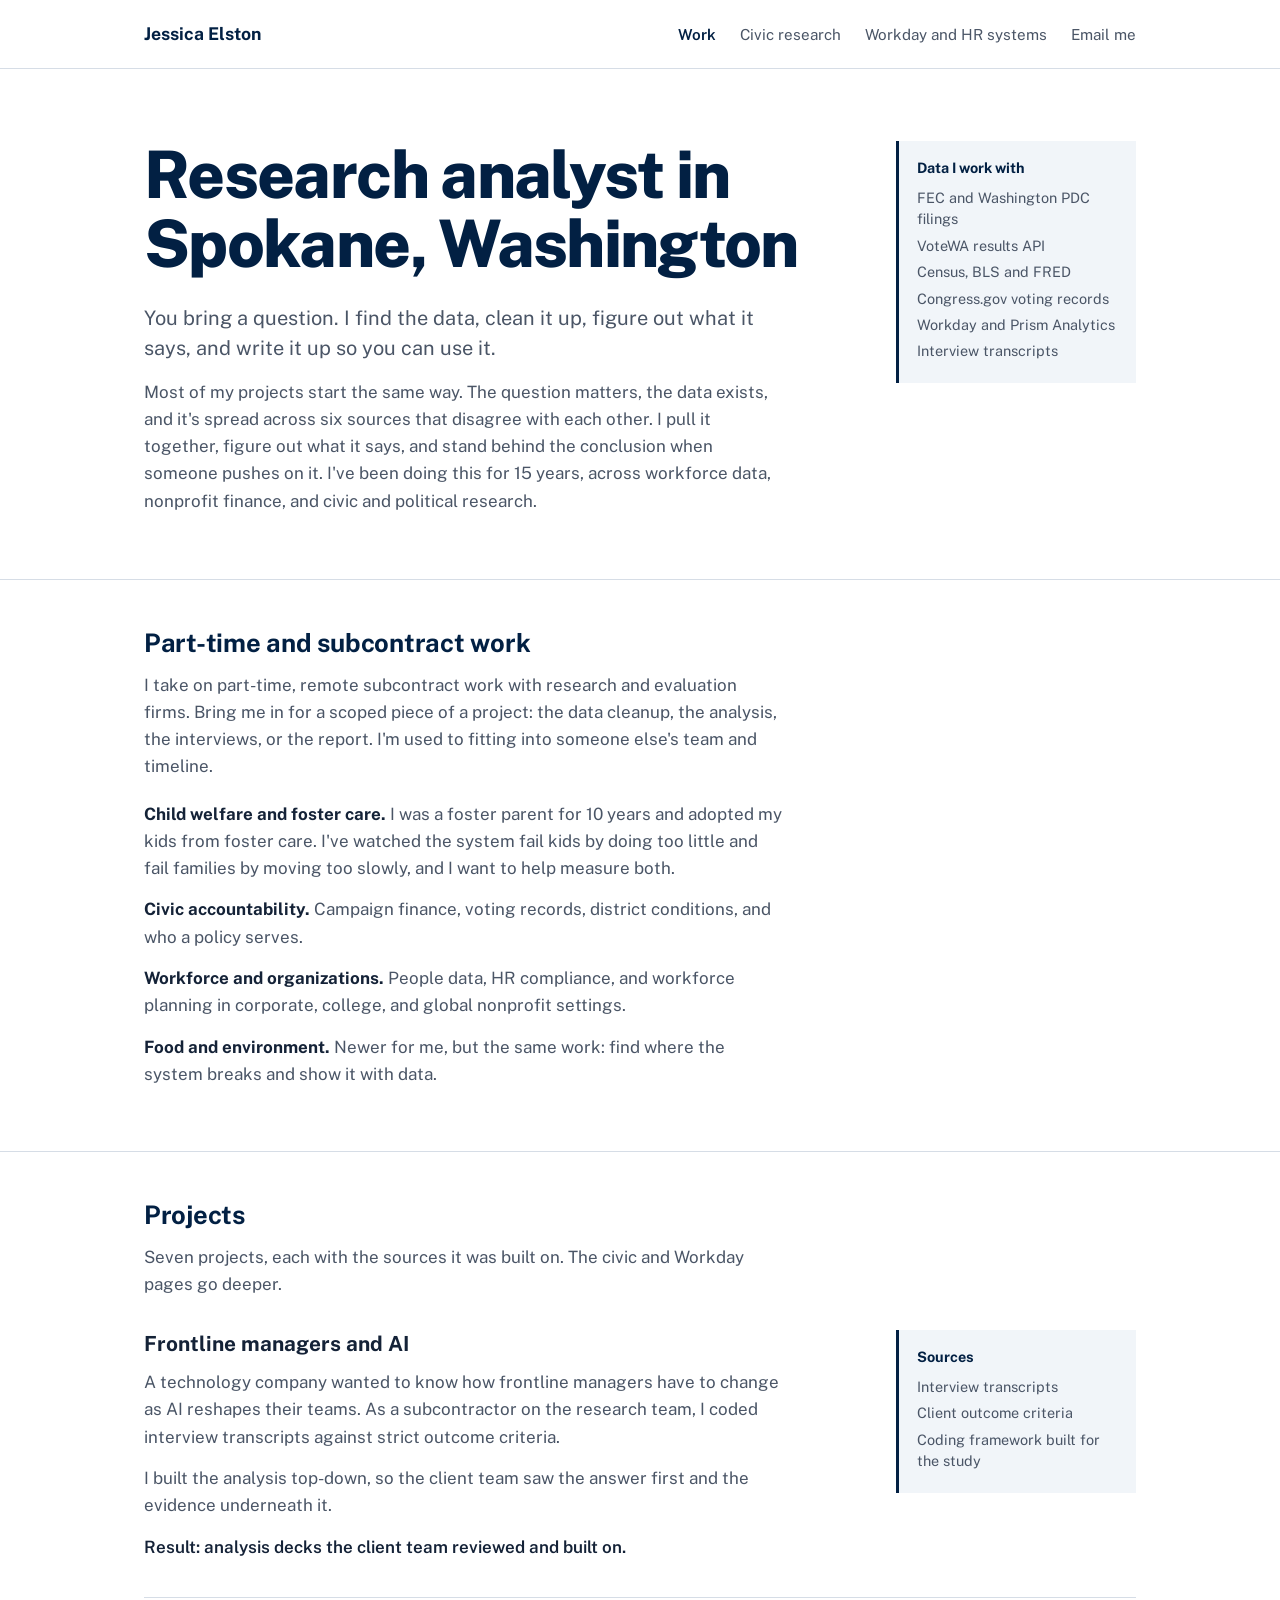
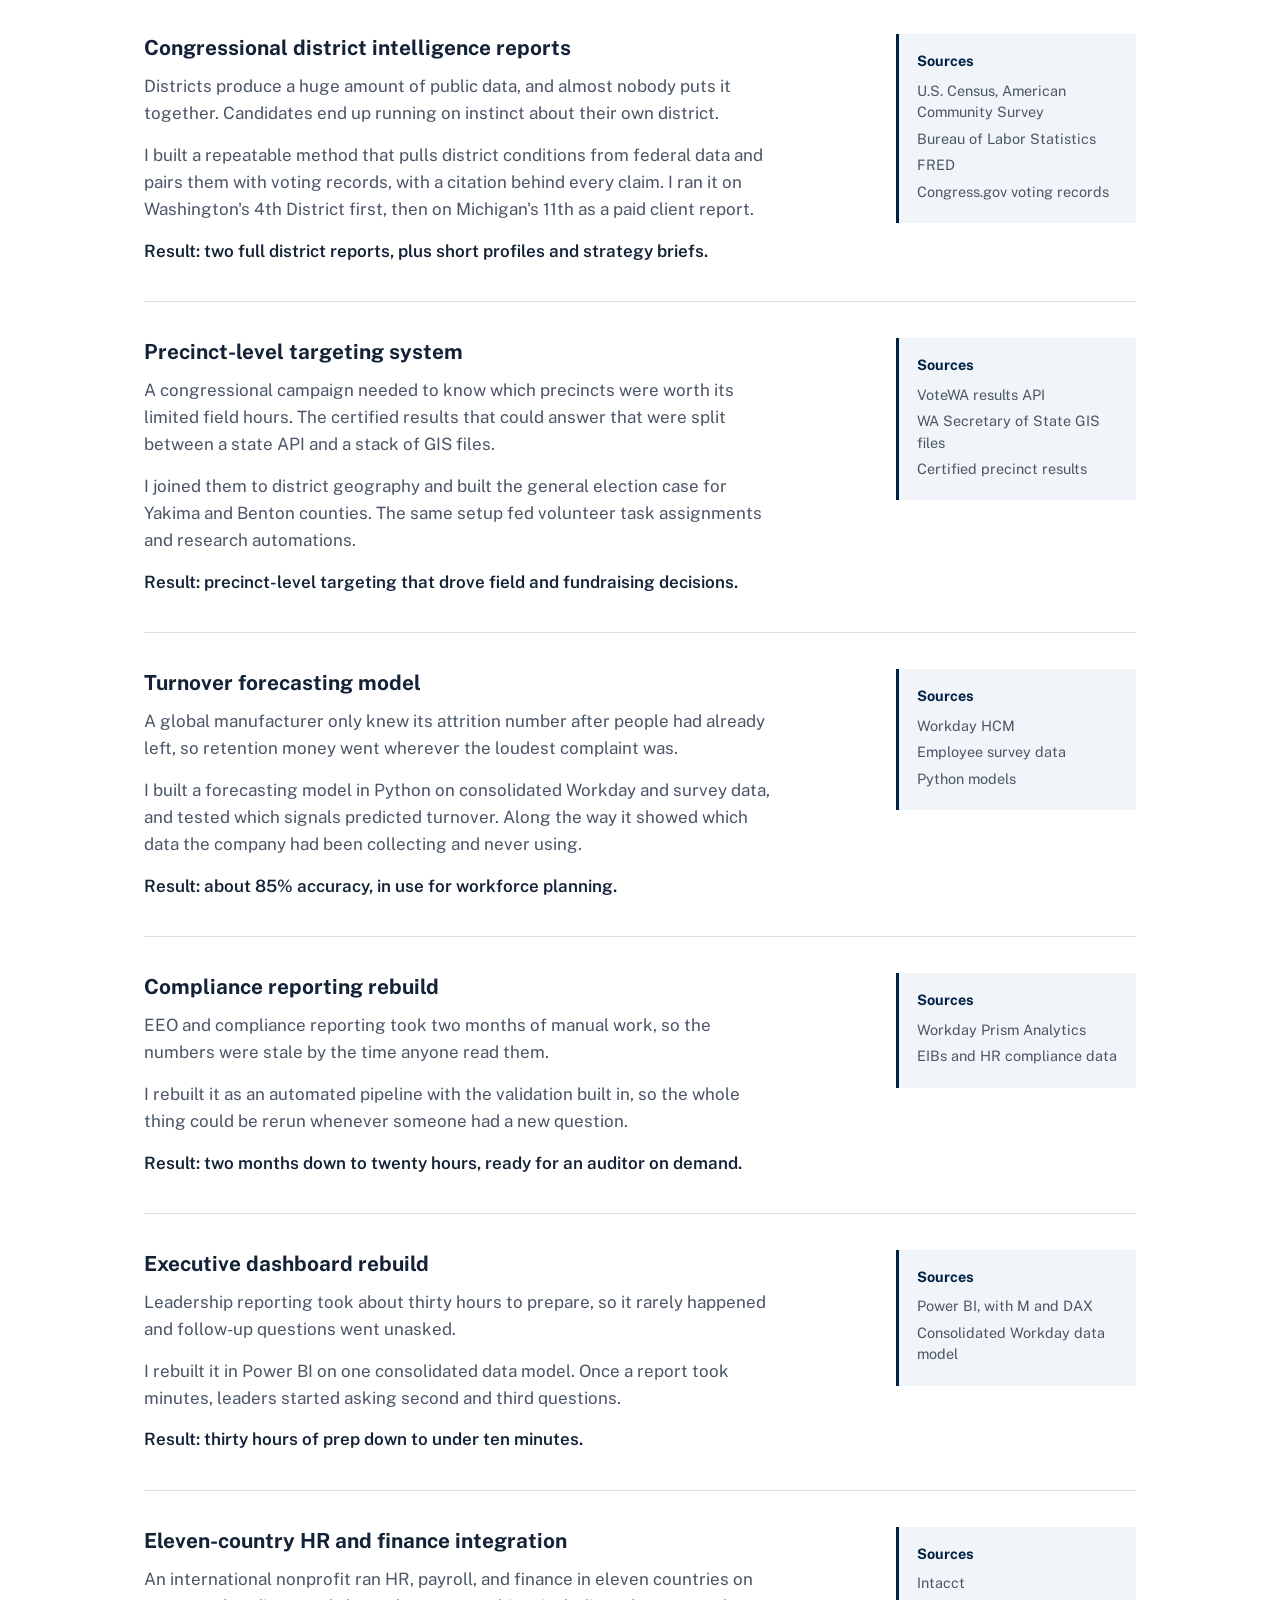
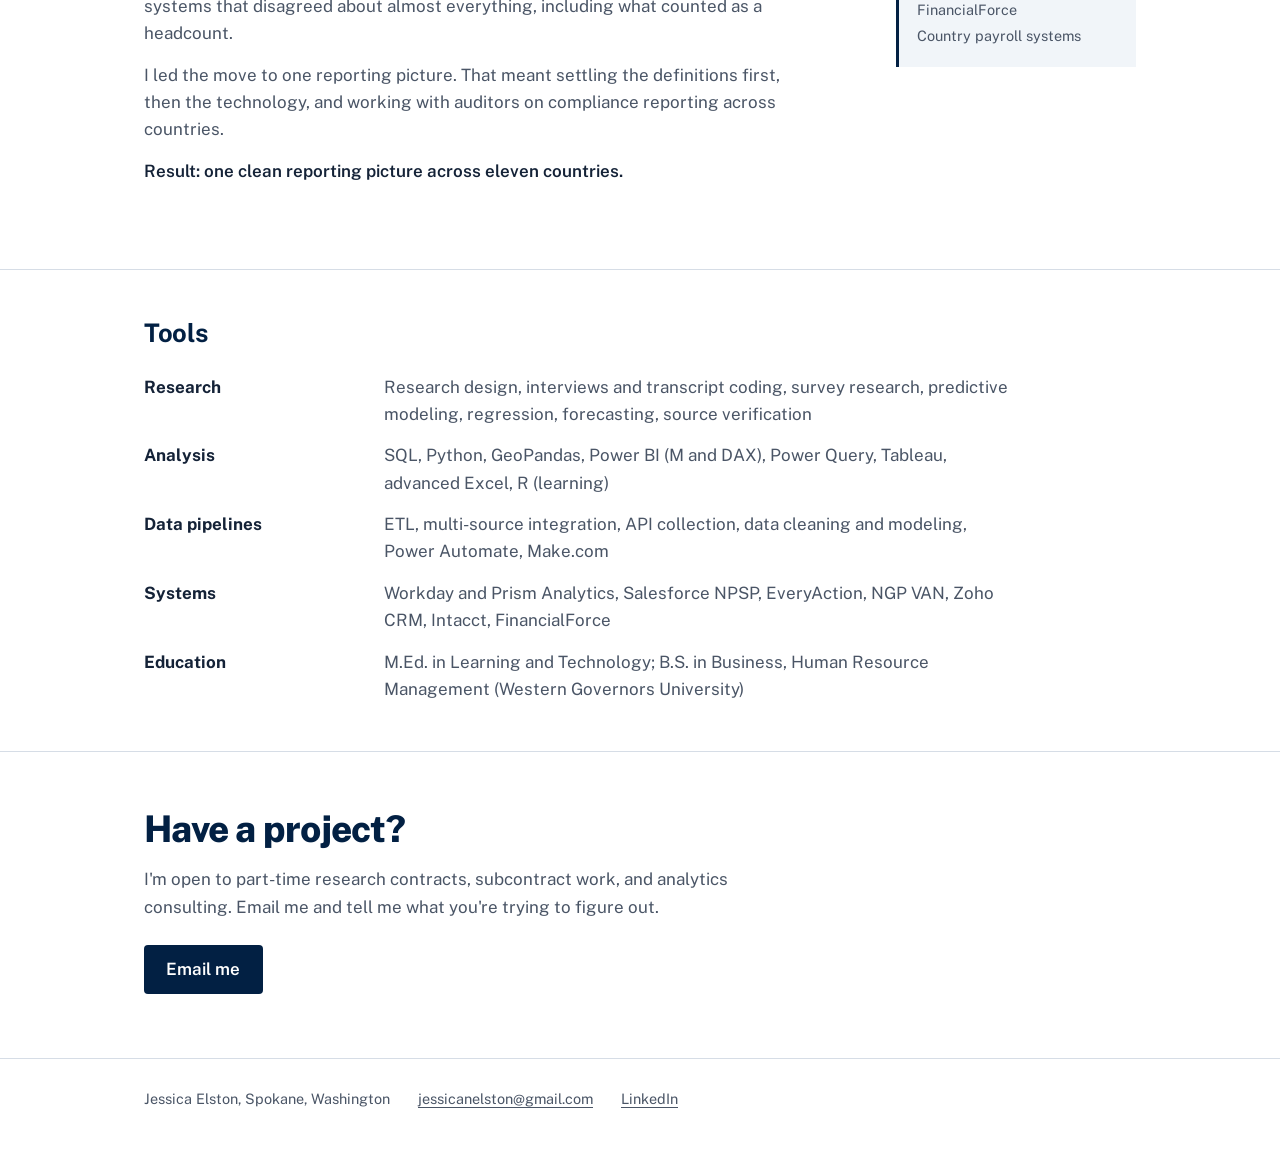
==== commit f6cfb363: "Plainer headlines and taglines Co-Authored-By: Claude Opus 5.5 <noreply@anthropic.com> Claude-Sessio" ====
--- a/index.html
+++ b/index.html
@@ -29,12 +29,12 @@
 <section class="opening">
   <div class="wrap split">
     <div>
-      <h1>From raw sources to a defensible answer</h1>
-      <p class="lede">I'm a research analyst in Spokane, Washington. I design the study, build the pipeline, run the analysis, and write the report people actually use.</p>
+      <h1>Research analyst in Spokane, Washington</h1>
+      <p class="lede">You bring a question. I find the data, clean it up, figure out what it says, and write it up so you can use it.</p>
       <p>Most of my projects start the same way. The question matters, the data exists, and it's spread across six sources that disagree with each other. I pull it together, figure out what it says, and stand behind the conclusion when someone pushes on it. I've been doing this for 15 years, across workforce data, nonprofit finance, and civic and political research.</p>
     </div>
     <aside class="sources">
-      <h4>Sources I've worked from</h4>
+      <h4>Data I work with</h4>
       <ol>
         <li>FEC and Washington PDC filings</li>
         <li>VoteWA results API</li>
@@ -49,11 +49,11 @@
 
 <section class="block">
   <div class="wrap">
-    <h2>Working with research teams</h2>
+    <h2>Part-time and subcontract work</h2>
     <p>I take on part-time, remote subcontract work with research and evaluation firms. Bring me in for a scoped piece of a project: the data cleanup, the analysis, the interviews, or the report. I'm used to fitting into someone else's team and timeline.</p>
     <ul class="plain">
       <li><strong>Child welfare and foster care.</strong> I was a foster parent for 10 years and adopted my kids from foster care. I've watched the system fail kids by doing too little and fail families by moving too slowly, and I want to help measure both.</li>
-      <li><strong>Civic accountability.</strong> Campaign finance, voting records, district conditions, and who a policy actually serves.</li>
+      <li><strong>Civic accountability.</strong> Campaign finance, voting records, district conditions, and who a policy serves.</li>
       <li><strong>Workforce and organizations.</strong> People data, HR compliance, and workforce planning in corporate, college, and global nonprofit settings.</li>
       <li><strong>Food and environment.</strong> Newer for me, but the same work: find where the system breaks and show it with data.</li>
     </ul>
@@ -62,7 +62,7 @@
 
 <section class="block">
   <div class="wrap">
-    <h2>Selected work</h2>
+    <h2>Projects</h2>
     <p>Seven projects, each with the sources it was built on. The civic and Workday pages go deeper.</p>
 
     <article class="project">
@@ -121,7 +121,7 @@
       <div>
         <h3>Turnover forecasting model</h3>
         <p>A global manufacturer only knew its attrition number after people had already left, so retention money went wherever the loudest complaint was.</p>
-        <p>I built a forecasting model in Python on consolidated Workday and survey data, and tested which signals actually predicted turnover. Along the way it showed which data the company had been collecting and never using.</p>
+        <p>I built a forecasting model in Python on consolidated Workday and survey data, and tested which signals predicted turnover. Along the way it showed which data the company had been collecting and never using.</p>
         <p class="result">Result: about 85% accuracy, in use for workforce planning.</p>
       </div>
       <aside class="sources">
@@ -187,7 +187,7 @@
 
 <section class="block">
   <div class="wrap">
-    <h2>Methods and tools</h2>
+    <h2>Tools</h2>
     <dl class="tools">
       <dt>Research</dt>
       <dd>Research design, interviews and transcript coding, survey research, predictive modeling, regression, forecasting, source verification</dd>
@@ -205,8 +205,8 @@
 
 <section class="closing">
   <div class="wrap">
-    <h2>Looking for an analyst who finishes the thought?</h2>
-    <p>I'm open to part-time research contracts, subcontract work, and analytics consulting. Tell me what you're trying to answer.</p>
+    <h2>Have a project?</h2>
+    <p>I'm open to part-time research contracts, subcontract work, and analytics consulting. Email me and tell me what you're trying to figure out.</p>
     <a class="email" href="mailto:jessicanelston@gmail.com">Email me</a>
   </div>
 </section>
